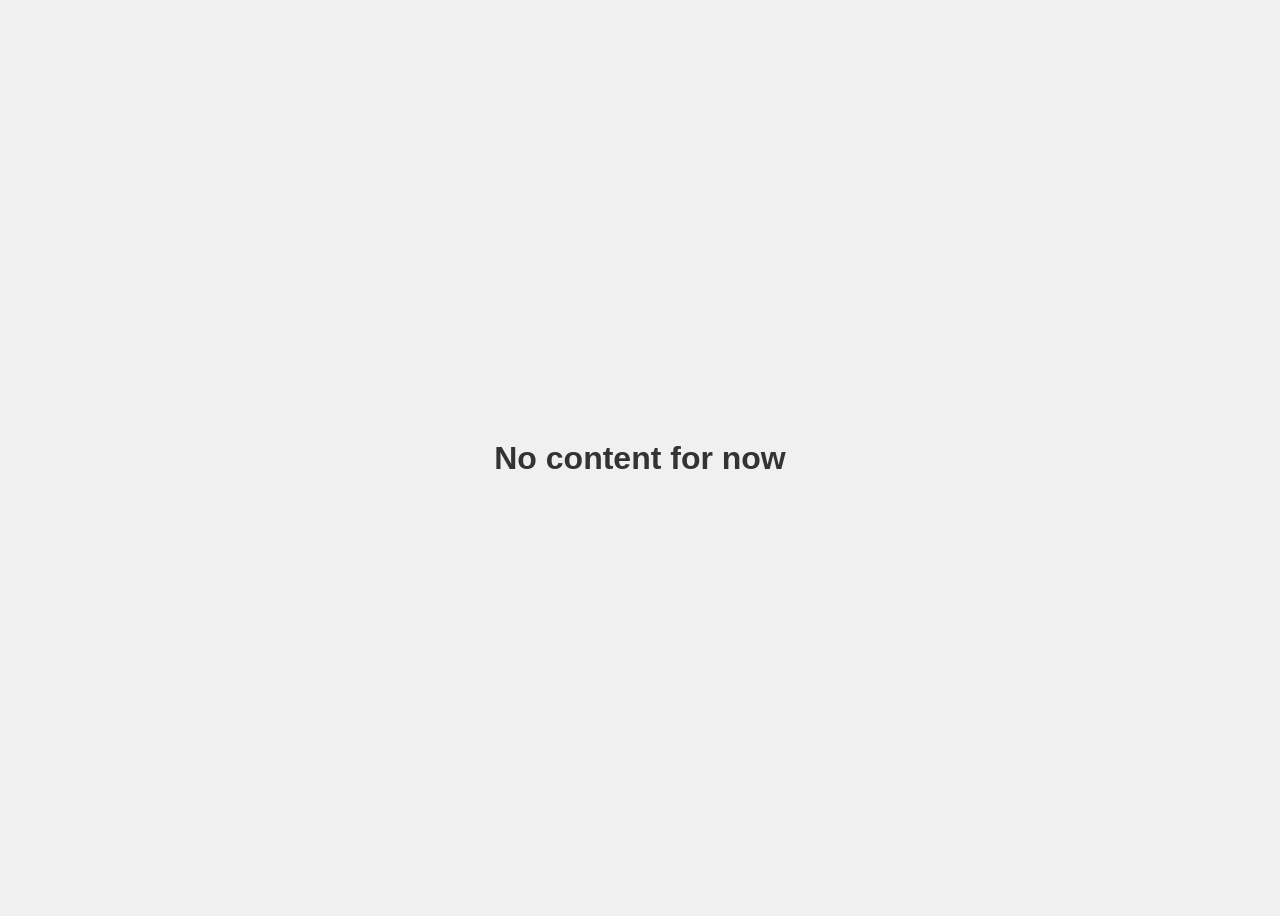
==== app/public/index.html @ 9b54e100 "initial commit and setup" ====
<!DOCTYPE html>
<html lang="en">
<head>
    <meta charset="UTF-8">
    <meta name="viewport" content="width=device-width, initial-scale=1.0">
    <title>No Content</title>
    <style>
        body {
            display: flex;
            justify-content: center;
            align-items: center;
            height: 100vh;
            font-family: Arial, sans-serif;
            background-color: #f0f0f0;
            color: #333;
        }
    </style>
</head>
<body>
    <h1>No content for now</h1>
</body>
</html>
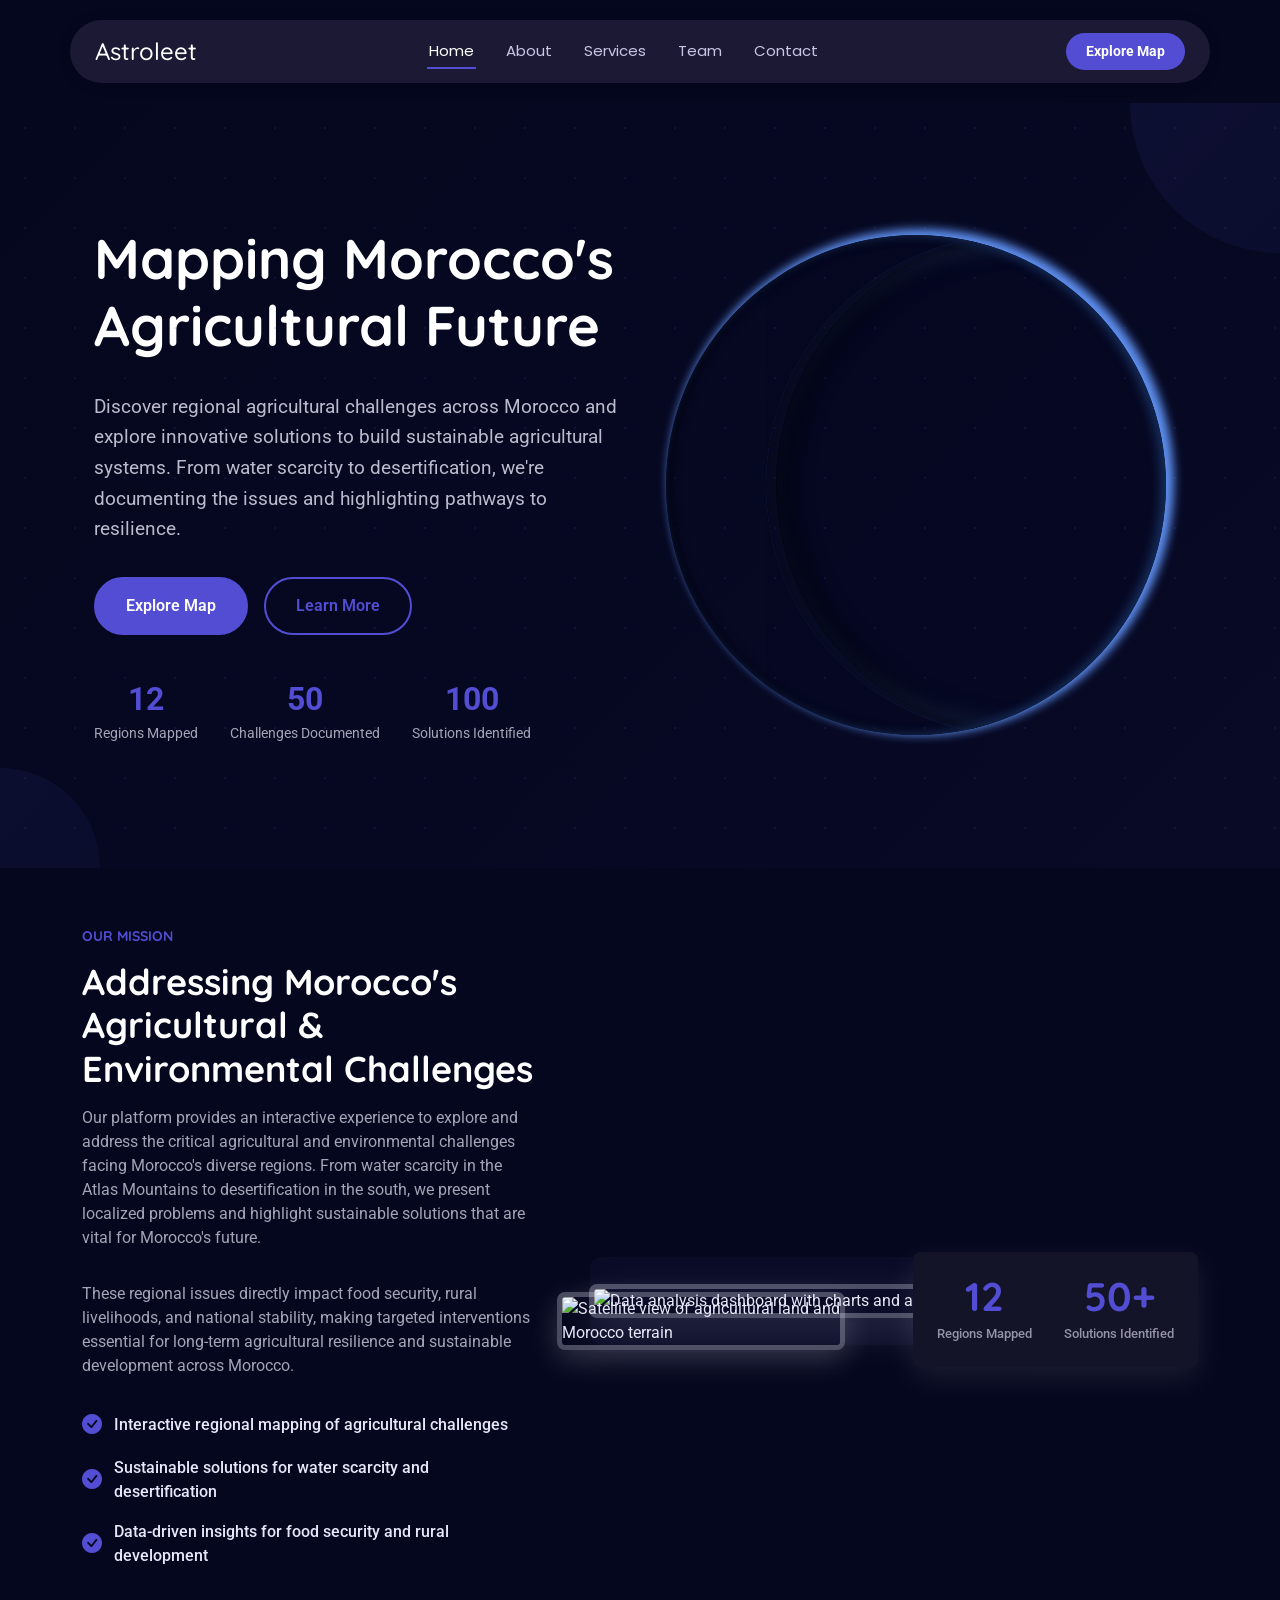
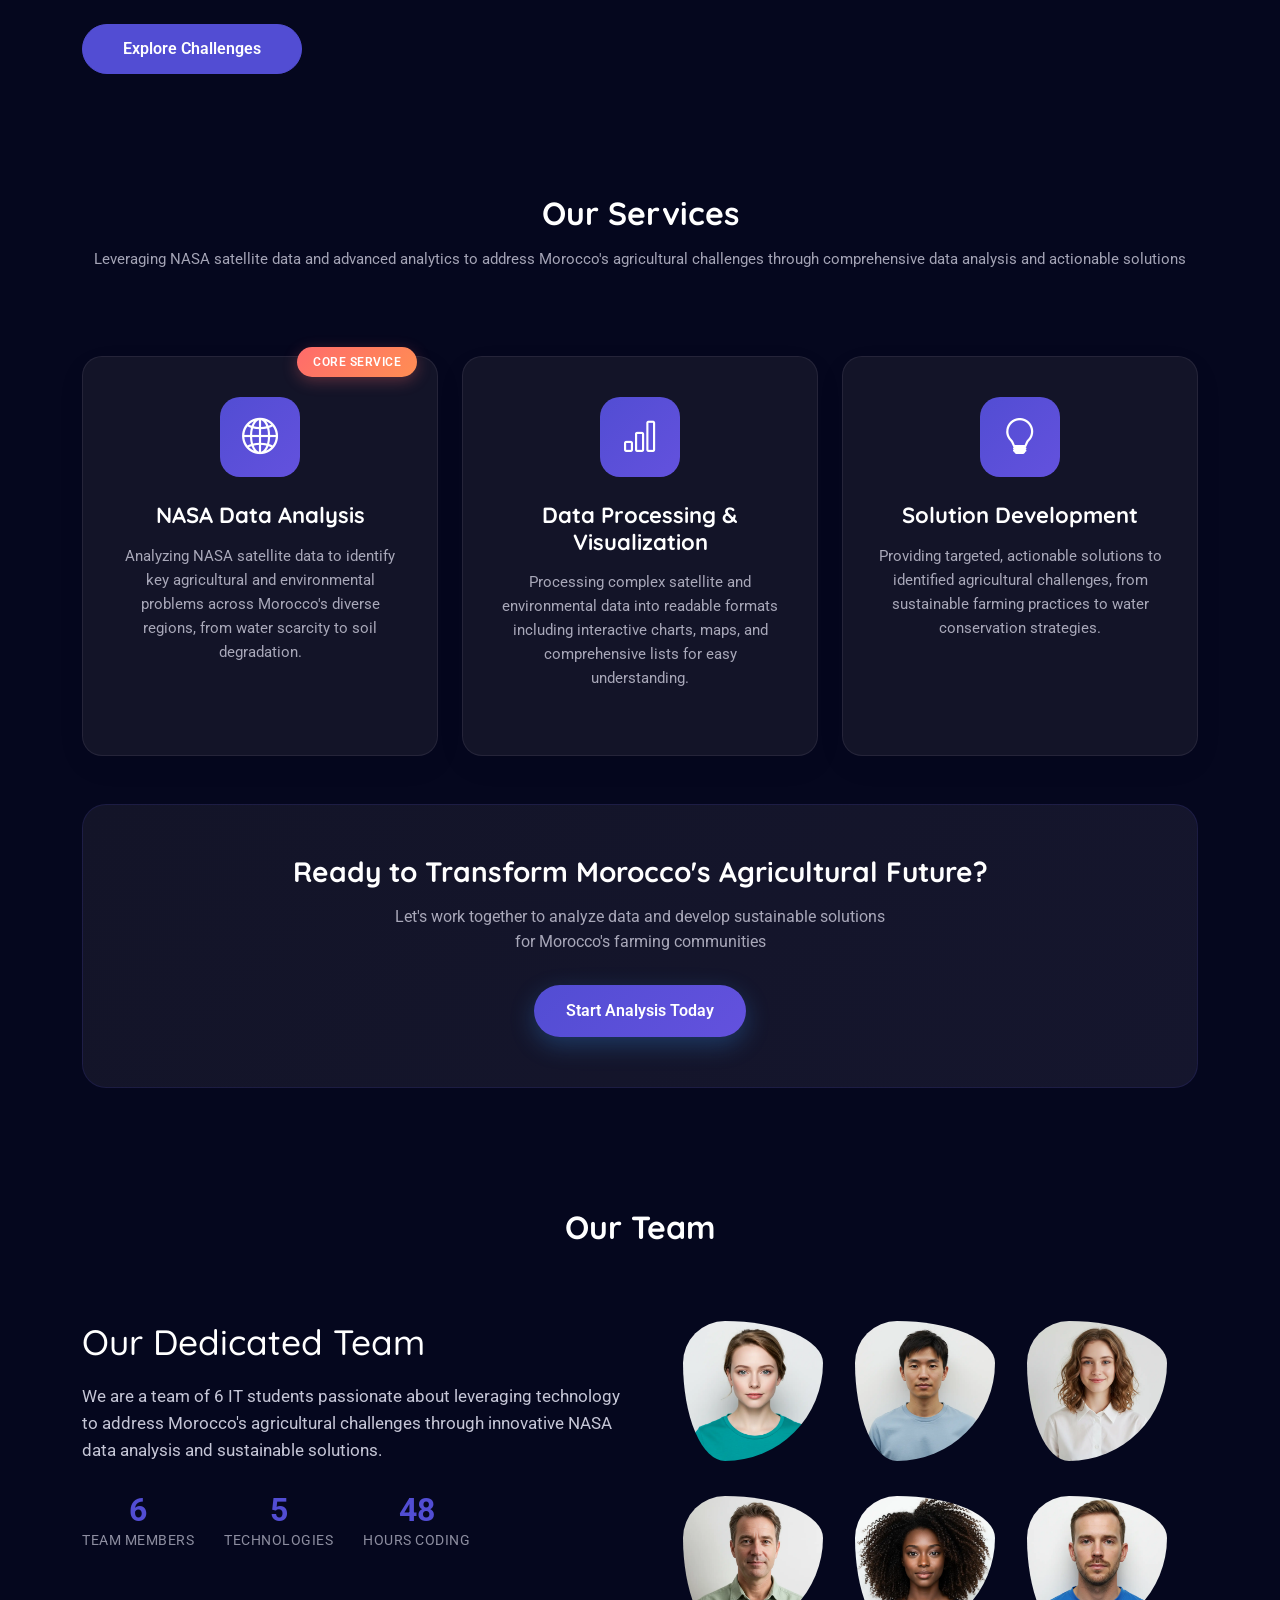
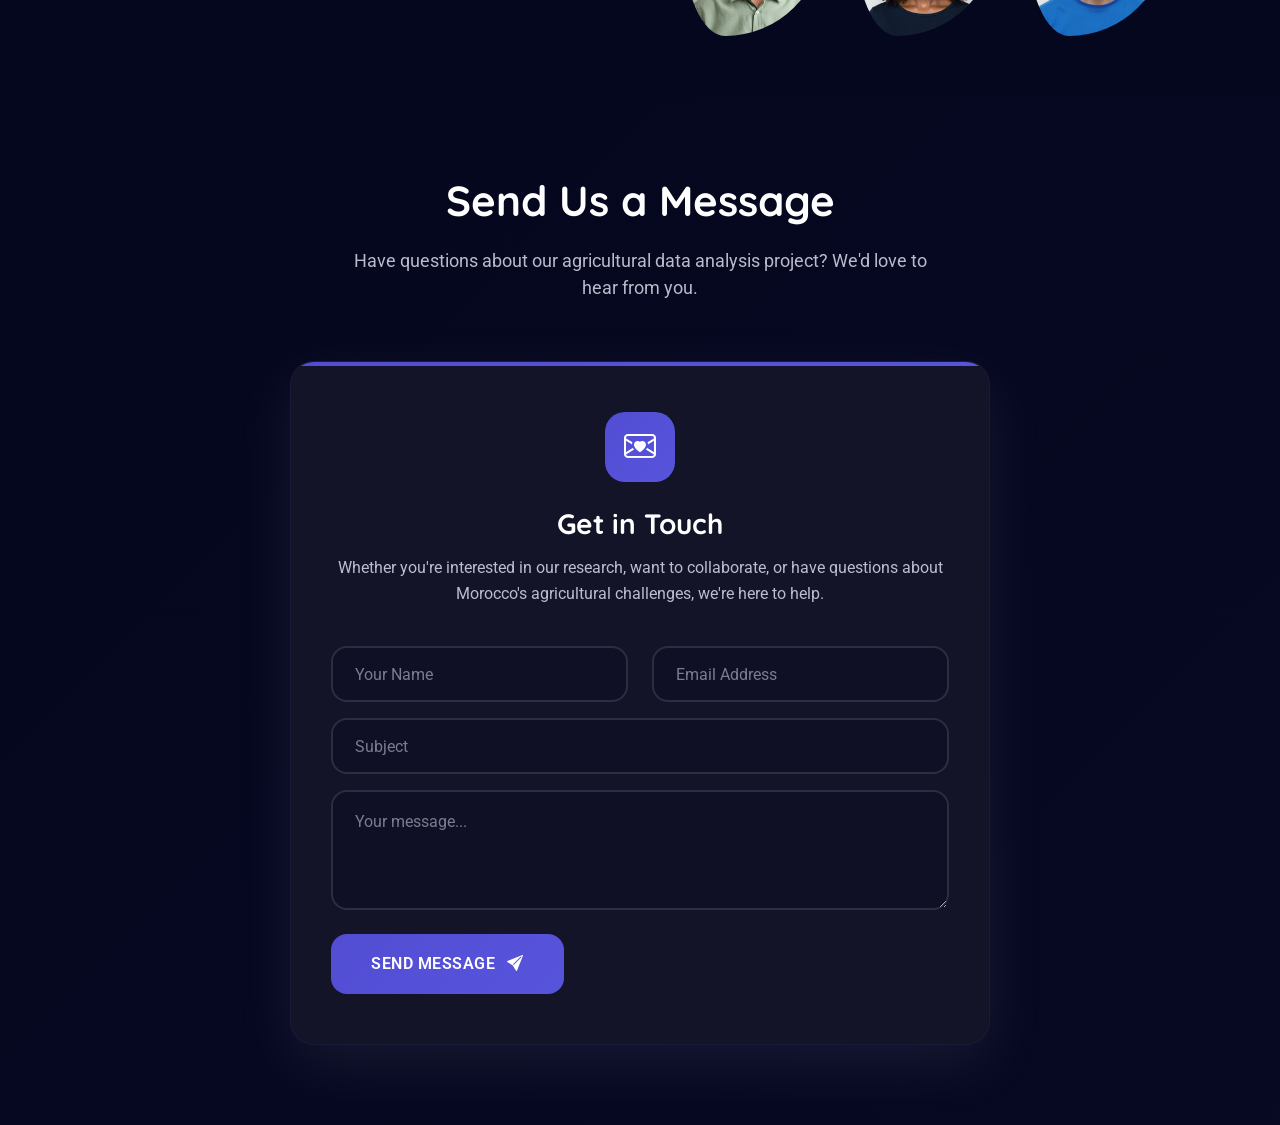
==== commit cae89279: "add the home page" ====
--- a/app/public/index.html
+++ b/app/public/index.html
@@ -1,23 +1,442 @@
 <!DOCTYPE html>
 <html lang="en">
+
 <head>
-    <meta charset="UTF-8">
-    <meta name="viewport" content="width=device-width, initial-scale=1.0">
-    <title>No Content</title>
-    <style>
-        body {
-            display: flex;
-            justify-content: center;
-            align-items: center;
-            height: 100vh;
-            font-family: Arial, sans-serif;
-            background-color: #f0f0f0;
-            color: #333;
-        }
-    </style>
+  <meta charset="utf-8">
+  <meta content="width=device-width, initial-scale=1.0" name="viewport">
+  <title>Index - Clarity Bootstrap Template</title>
+  <meta name="description" content="">
+  <meta name="keywords" content="">
+
+  <!-- Favicons -->
+  <link href="assets/img/titile.png" rel="icon">
+  <link href="assets/img/apple-touch-icon.png" rel="apple-touch-icon">
+
+  <!-- Fonts -->
+  <link href="https://fonts.googleapis.com" rel="preconnect">
+  <link href="https://fonts.gstatic.com" rel="preconnect" crossorigin>
+  <link href="https://fonts.googleapis.com/css2?family=Roboto:ital,wght@0,100;0,300;0,400;0,500;0,700;0,900;1,100;1,300;1,400;1,500;1,700;1,900&family=Poppins:ital,wght@0,100;0,200;0,300;0,400;0,500;0,600;0,700;0,800;0,900;1,100;1,200;1,300;1,400;1,500;1,600;1,700;1,800;1,900&family=Quicksand:wght@300;400;500;600;700&display=swap" rel="stylesheet">
+
+  <!-- Vendor CSS Files -->
+  <link href="assets/vendor/bootstrap/css/bootstrap.min.css" rel="stylesheet">
+  <link href="assets/vendor/bootstrap-icons/bootstrap-icons.css" rel="stylesheet">
+  <link href="assets/vendor/aos/aos.css" rel="stylesheet">
+  <link href="assets/vendor/swiper/swiper-bundle.min.css" rel="stylesheet">
+  <link href="assets/vendor/glightbox/css/glightbox.min.css" rel="stylesheet">
+
+  <!-- Main CSS File -->
+  <link href="views/css/main.css" rel="stylesheet">
+
+  <!-- =======================================================
+  * Template Name: Clarity
+  * Template URL: https://bootstrapmade.com/clarity-bootstrap-agency-template/
+  * Updated: Sep 13 2025 with Bootstrap v5.3.8
+  * Author: BootstrapMade.com
+  * License: https://bootstrapmade.com/license/
+  ======================================================== -->
 </head>
-<body>
-    <h1>No content for now</h1>
+
+<body class="index-page">
+
+  <header id="header" class="header d-flex align-items-center sticky-top">
+    <div class="header-container container-fluid container-xl position-relative d-flex align-items-center justify-content-between">
+
+      <a href="index.html" class="logo d-flex align-items-center me-auto me-xl-0">
+        <!-- Uncomment the line below if you also wish to use an image logo -->
+        <!-- <img src="assets/img/logo.webp" alt=""> -->
+        <h1 class="sitename">Astroleet</h1>
+      </a>
+
+      <nav id="navmenu" class="navmenu">
+        <ul>
+          <li><a href="#hero" class="active">Home</a></li>
+          <li><a href="#about">About</a></li>
+          <li><a href="#services">Services</a></li>
+          <li><a href="#team">Team</a></li>
+          <li><a href="#contact">Contact</a></li>
+        </ul>
+        <i class="mobile-nav-toggle d-xl-none bi bi-list"></i>
+      </nav>
+
+      <a class="btn-getstarted" href="#about">Explore Map</a>
+
+    </div>
+  </header>
+
+  <main class="main">
+
+    <!-- Hero Section -->
+    <section id="hero" class="hero section">
+
+      <div class="container">
+        <div class="row align-items-center">
+          <div class="col-lg-6" data-aos="fade-right" data-aos-delay="100">
+            <div class="hero-content">
+              <h1>Mapping Morocco's Agricultural Future</h1>
+              <p>              <p>Discover regional agricultural challenges across Morocco and explore innovative solutions to build sustainable agricultural systems. From water scarcity to desertification, we're documenting the issues and highlighting pathways to resilience.</p></p>
+              <div class="hero-buttons">
+                <a href="#" class="btn btn-primary">Explore Map</a>
+                <a href="#about" class="btn btn-outline">Learn More</a>
+              </div>
+              <div class="hero-stats">
+                <div class="stat-item">
+                  <span class="stat-number purecounter" data-purecounter-start="0" data-purecounter-end="12" data-purecounter-duration="1"></span>
+                  <span class="stat-label">Regions Mapped</span>
+                </div>
+                <div class="stat-item">
+                  <span class="stat-number purecounter" data-purecounter-start="0" data-purecounter-end="50" data-purecounter-duration="1"></span>
+                  <span class="stat-label">Challenges Documented</span>
+                </div>
+                <div class="stat-item">
+                  <span class="stat-number purecounter" data-purecounter-start="0" data-purecounter-end="100" data-purecounter-duration="1"></span>
+                  <span class="stat-label">Solutions Identified</span>
+                </div>
+              </div>
+            </div>
+          </div>
+          <div class="col-lg-6" data-aos="fade-left" data-aos-delay="200">
+            <div class="hero-visual">
+              <div class="hero-image">
+                <div class='planet-container'>
+                  <div class='night'></div>
+                  <div class='day'></div>
+                  <div class='clouds'></div>
+                  <div class='inner-shadow'></div>
+                </div>
+              </div>
+            </div>
+          </div>
+        </div>
+      </div>
+
+      <div class="hero-bg-elements">
+        <div class="bg-shape shape-1"></div>
+        <div class="bg-shape shape-2"></div>
+        <div class="bg-particles"></div>
+      </div>
+
+    </section><!-- /Hero Section -->
+
+    <!-- About Section -->
+    <section id="about" class="about section">
+
+      <div class="container" data-aos="fade-up" data-aos-delay="100">
+
+        <div class="row gy-5 align-items-center">
+
+          <div class="col-lg-5" data-aos="fade-right" data-aos-delay="200">
+            <div class="content">
+              <h6 class="subtitle">Our Mission</h6>
+              <h2>Addressing Morocco's Agricultural & Environmental Challenges</h2>
+              <p>
+                Our platform provides an interactive experience to explore and address the critical agricultural and environmental challenges facing Morocco's diverse regions. From water scarcity in the Atlas Mountains to desertification in the south, we present localized problems and highlight sustainable solutions that are vital for Morocco's future.
+              </p>
+
+              <p>
+                These regional issues directly impact food security, rural livelihoods, and national stability, making targeted interventions essential for long-term agricultural resilience and sustainable development across Morocco.
+              </p>
+
+              <ul class="features-list">
+                <li><i class="bi bi-check-circle-fill"></i><span>Interactive regional mapping of agricultural challenges</span></li>
+                <li><i class="bi bi-check-circle-fill"></i><span>Sustainable solutions for water scarcity and desertification</span></li>
+                <li><i class="bi bi-check-circle-fill"></i><span>Data-driven insights for food security and rural development</span></li>
+              </ul>
+
+              <a href="#" class="btn btn-primary">Explore Challenges</a>
+            </div>
+          </div>
+
+          <div class="col-lg-7" data-aos="fade-left" data-aos-delay="300">
+            <div class="image-composition">
+              <div class="image-main">
+                <img src="https://images.unsplash.com/photo-1551288049-bebda4e38f71?ixlib=rb-4.0.3&auto=format&fit=crop&w=800&q=80" alt="Data analysis dashboard with charts and agricultural metrics" class="img-fluid" loading="lazy">
+              </div>
+              <div class="image-secondary">
+                <img src="https://images.unsplash.com/photo-1594736797933-d0b22d3bb3de?ixlib=rb-4.0.3&auto=format&fit=crop&w=400&q=80" alt="Satellite view of agricultural land and Morocco terrain" class="img-fluid" loading="lazy">
+              </div>
+              <div class="stats-card">
+                <div class="stats-item">
+                  <h3>12</h3>
+                  <p>Regions Mapped</p>
+                </div>
+                <div class="stats-item">
+                  <h3>50+</h3>
+                  <p>Solutions Identified</p>
+                </div>
+              </div>
+            </div>
+          </div>
+
+        </div>
+
+      </div>
+
+    </section><!-- /About Section -->
+
+    <!-- Services Section -->
+    <section id="services" class="services section">
+
+      <!-- Section Title -->
+      <div class="container section-title" data-aos="fade-up">
+        <h2>Our Services</h2>
+        <p>Leveraging NASA satellite data and advanced analytics to address Morocco's agricultural challenges through comprehensive data analysis and actionable solutions</p>
+      </div><!-- End Section Title -->
+
+      <div class="container" data-aos="fade-up" data-aos-delay="100">
+
+        <div class="row gy-4">
+          <div class="col-lg-4 col-md-6" data-aos="fade-up" data-aos-delay="200">
+            <div class="service-card">
+              <div class="service-icon">
+                <i class="bi bi-globe2"></i>
+              </div>
+              <h4>NASA Data Analysis</h4>
+              <p>Analyzing NASA satellite data to identify key agricultural and environmental problems across Morocco's diverse regions, from water scarcity to soil degradation.</p>
+              <div class="service-badge">Core Service</div>
+            </div>
+          </div>
+
+          <div class="col-lg-4 col-md-6" data-aos="fade-up" data-aos-delay="300">
+            <div class="service-card">
+              <div class="service-icon">
+                <i class="bi bi-bar-chart"></i>
+              </div>
+              <h4>Data Processing & Visualization</h4>
+              <p>Processing complex satellite and environmental data into readable formats including interactive charts, maps, and comprehensive lists for easy understanding.</p>
+            </div>
+          </div>
+
+          <div class="col-lg-4 col-md-6" data-aos="fade-up" data-aos-delay="400">
+            <div class="service-card">
+              <div class="service-icon">
+                <i class="bi bi-lightbulb"></i>
+              </div>
+              <h4>Solution Development</h4>
+              <p>Providing targeted, actionable solutions to identified agricultural challenges, from sustainable farming practices to water conservation strategies.</p>
+            </div>
+          </div>
+
+
+
+        </div>
+
+        <div class="row mt-5">
+          <div class="col-12 text-center" data-aos="fade-up" data-aos-delay="400">
+            <div class="services-cta">
+              <h3>Ready to Transform Morocco's Agricultural Future?</h3>
+              <p>Let's work together to analyze data and develop sustainable solutions for Morocco's farming communities</p>
+              <span class="btn btn-primary">Start Analysis Today</span>
+            </div>
+          </div>
+        </div>
+
+      </div>
+
+    </section><!-- /Services Section -->
+    <!-- Team Section -->
+    <section id="team" class="team section">
+
+      <!-- Section Title -->
+      <div class="container section-title" data-aos="fade-up">
+        <h2>Our Team</h2>
+      </div><!-- End Section Title -->
+
+      <div class="container" data-aos="fade-up" data-aos-delay="100">
+
+        <div class="row g-4">
+
+          <div class="col-lg-6">
+            <div class="team-intro" data-aos="fade-right" data-aos-delay="150">
+              <div class="intro-content">
+                <h3>Our Dedicated Team</h3>
+                <p>We are a team of 6 IT students passionate about leveraging technology to address Morocco's agricultural challenges through innovative NASA data analysis and sustainable solutions.</p>
+                <div class="stats-row">
+                  <div class="stat-item">
+                    <span class="stat-number">6</span>
+                    <span class="stat-label">Team Members</span>
+                  </div>
+                  <div class="stat-item">
+                    <span class="stat-number">5</span>
+                    <span class="stat-label">Technologies</span>
+                  </div>
+                  <div class="stat-item">
+                    <span class="stat-number">48</span>
+                    <span class="stat-label">Hours Coding</span>
+                  </div>
+                </div>
+              </div>
+            </div>
+          </div>
+
+          <div class="col-lg-6">
+            <div class="team-grid" data-aos="fade-left" data-aos-delay="200">
+              <div class="member-hexagon" data-aos="zoom-in" data-aos-delay="250">
+                <div class="hexagon-inner">
+                  <img src="assets/img/person/person-f-3.webp" alt="Team member">
+                  <div class="member-overlay">
+                    <h5>Team Member 1</h5>
+                    <span>Position Title</span>
+                    <div class="social-icons">
+                      <a href="#"><i class="bi bi-linkedin"></i></a>
+                      <a href="#"><i class="bi bi-github"></i></a>
+                    </div>
+                  </div>
+                </div>
+              </div>
+
+              <div class="member-hexagon" data-aos="zoom-in" data-aos-delay="300">
+                <div class="hexagon-inner">
+                  <img src="assets/img/person/person-m-4.webp" alt="Team member">
+                  <div class="member-overlay">
+                    <h5>Team Member 2</h5>
+                    <span>Position Title</span>
+                    <div class="social-icons">
+                      <a href="#"><i class="bi bi-linkedin"></i></a>
+                      <a href="#"><i class="bi bi-github"></i></a>
+                    </div>
+                  </div>
+                </div>
+              </div>
+
+              <div class="member-hexagon" data-aos="zoom-in" data-aos-delay="350">
+                <div class="hexagon-inner">
+                  <img src="assets/img/person/person-f-8.webp" alt="Team member">
+                  <div class="member-overlay">
+                    <h5>Team Member 3</h5>
+                    <span>Position Title</span>
+                    <div class="social-icons">
+                      <a href="#"><i class="bi bi-linkedin"></i></a>
+                      <a href="#"><i class="bi bi-github"></i></a>
+                    </div>
+                  </div>
+                </div>
+              </div>
+
+              <div class="member-hexagon" data-aos="zoom-in" data-aos-delay="400">
+                <div class="hexagon-inner">
+                  <img src="assets/img/person/person-m-6.webp" alt="Team member">
+                  <div class="member-overlay">
+                    <h5>Team Member 4</h5>
+                    <span>Position Title</span>
+                    <div class="social-icons">
+                      <a href="#"><i class="bi bi-linkedin"></i></a>
+                      <a href="#"><i class="bi bi-github"></i></a>
+                    </div>
+                  </div>
+                </div>
+              </div>
+
+              <div class="member-hexagon" data-aos="zoom-in" data-aos-delay="450">
+                <div class="hexagon-inner">
+                  <img src="assets/img/person/person-f-14.webp" alt="Team member">
+                  <div class="member-overlay">
+                    <h5>Team Member 5</h5>
+                    <span>Position Title</span>
+                    <div class="social-icons">
+                      <a href="#"><i class="bi bi-linkedin"></i></a>
+                      <a href="#"><i class="bi bi-github"></i></a>
+                    </div>
+                  </div>
+                </div>
+              </div>
+
+              <div class="member-hexagon" data-aos="zoom-in" data-aos-delay="500">
+                <div class="hexagon-inner">
+                  <img src="assets/img/person/person-m-9.webp" alt="Team member">
+                  <div class="member-overlay">
+                    <h5>Team Member 6</h5>
+                    <span>Position Title</span>
+                    <div class="social-icons">
+                      <a href="#"><i class="bi bi-linkedin"></i></a>
+                      <a href="#"><i class="bi bi-github"></i></a>
+                    </div>
+                  </div>
+                </div>
+              </div>
+            </div>
+          </div>
+
+        </div>
+
+      </div>
+
+    </section><!-- /Team Section -->
+
+    <!-- Contact Section -->
+    <section id="contact" class="contact section">
+      <!-- Section Title -->
+      <div class="container section-title" data-aos="fade-up">
+        <h2>Send Us a Message</h2>
+        <p>Have questions about our agricultural data analysis project? We'd love to hear from you.</p>
+      </div><!-- End Section Title -->
+
+      <div class="container" data-aos="fade-up" data-aos-delay="100">
+        <div class="row justify-content-center">
+          <div class="col-lg-8 col-md-10">
+            <div class="contact-form-card">
+              <div class="form-header">
+                <div class="header-icon">
+                  <i class="bi bi-envelope-heart"></i>
+                </div>
+                <h3>Get in Touch</h3>
+                <p>Whether you're interested in our research, want to collaborate, or have questions about Morocco's agricultural challenges, we're here to help.</p>
+              </div>
+
+              <form action="forms/contact.php" method="post" class="php-email-form">
+                <div class="row">
+                  <div class="col-md-6 mb-3">
+                    <input type="text" name="name" class="form-control" placeholder="Your Name" required="">
+                  </div>
+                  <div class="col-md-6 mb-3">
+                    <input type="email" class="form-control" name="email" placeholder="Email Address" required="">
+                  </div>
+                </div>
+
+                <div class="mb-3">
+                  <input type="text" class="form-control" name="subject" placeholder="Subject" required="">
+                </div>
+
+                <div class="mb-4">
+                  <textarea class="form-control" name="message" rows="5" placeholder="Your message..." required=""></textarea>
+                </div>
+
+                <div class="my-3">
+                  <div class="loading">Loading</div>
+                  <div class="error-message"></div>
+                  <div class="sent-message">Your message has been sent. Thank you!</div>
+                </div>
+
+                <div class="text-center">
+                  <button type="submit" class="submit-btn">
+                    <span>Send Message</span>
+                    <i class="bi bi-send-fill"></i>
+                  </button>
+                </div>
+              </form>
+            </div>
+          </div>
+        </div>
+      </div>
+    </section><!-- /Contact Section -->
+
+  </main>
+
+  <!-- Scroll Top -->
+  <a href="#" id="scroll-top" class="scroll-top d-flex align-items-center justify-content-center"><i class="bi bi-arrow-up-short"></i></a>
+
+  <!-- Vendor JS Files -->
+  <script src="assets/vendor/bootstrap/js/bootstrap.bundle.min.js"></script>
+  <script src="assets/vendor/php-email-form/validate.js"></script>
+  <script src="assets/vendor/aos/aos.js"></script>
+  <script src="assets/vendor/purecounter/purecounter_vanilla.js"></script>
+  <script src="assets/vendor/imagesloaded/imagesloaded.pkgd.min.js"></script>
+  <script src="assets/vendor/isotope-layout/isotope.pkgd.min.js"></script>
+  <script src="assets/vendor/swiper/swiper-bundle.min.js"></script>
+  <script src="assets/vendor/glightbox/js/glightbox.min.js"></script>
+
+  <!-- Main JS File -->
+  <script src="views/js/main.js"></script>
+
 </body>
-</html>
-
+
+</html>
--- a/app/public/views/css/main.css
+++ b/app/public/views/css/main.css
@@ -0,0 +1,4245 @@
+/**
+* Template Name: Clarity
+* Template URL: https://bootstrapmade.com/clarity-bootstrap-agency-template/
+* Updated: Sep 13 2025 with Bootstrap v5.3.8
+* Author: BootstrapMade.com
+* License: https://bootstrapmade.com/license/
+*/
+
+@charset "UTF-8";
+
+/*--------------------------------------------------------------
+# Font & Color Variables
+# Help: https://bootstrapmade.com/color-system/
+--------------------------------------------------------------*/
+/* Fonts */
+:root {
+  --default-font: "Roboto",  system-ui, -apple-system, "Segoe UI", Roboto, "Helvetica Neue", Arial, "Noto Sans", "Liberation Sans", sans-serif, "Apple Color Emoji", "Segoe UI Emoji", "Segoe UI Symbol", "Noto Color Emoji";
+  --heading-font: "Quicksand",  sans-serif;
+  --nav-font: "Poppins",  sans-serif;
+}
+
+/* Global Colors - The following color variables are used throughout the website. Updating them here will change the color scheme of the entire website */
+:root { 
+  --background-color: #05071e; /* Background color for the entire website, including individual sections */
+  --default-color: #e8e7f7; /* Default color used for the majority of the text content across the entire website */
+  --heading-color: #ffffff; /* Color for headings, subheadings and title throughout the website */
+  --accent-color: #524dd3; /* Accent color that represents your brand on the website. It's used for buttons, links, and other elements that need to stand out */
+  --surface-color: #131428; /* The surface color is used as a background of boxed elements within sections, such as cards, icon boxes, or other elements that require a visual separation from the global background. */
+  --contrast-color: #ffffff; /* Contrast color for text, ensuring readability against backgrounds of accent, heading, or default colors. */
+}
+
+/* Nav Menu Colors - The following color variables are used specifically for the navigation menu. They are separate from the global colors to allow for more customization options */
+:root {
+  --nav-color: #c8c6e3;  /* The default color of the main navmenu links */
+  --nav-hover-color: #ffffff; /* Applied to main navmenu links when they are hovered over or active */
+  --nav-mobile-background-color: #03051f; /* Used as the background color for mobile navigation menu */
+  --nav-dropdown-background-color: #1f2240; /* Used as the background color for dropdown items that appear when hovering over primary navigation items */
+  --nav-dropdown-color: #c8c6e3; /* Used for navigation links of the dropdown items in the navigation menu. */
+  --nav-dropdown-hover-color: #ffffff; /* Similar to --nav-hover-color, this color is applied to dropdown navigation links when they are hovered over. */
+}
+
+/* Color Presets - These classes override global colors when applied to any section or element, providing reuse of the sam color scheme. */
+
+.light-background {
+  --background-color: #0c114a;
+  --surface-color: #131b76;
+}
+
+.dark-background {
+  --background-color: #01020e;
+  --default-color: #ffffff;
+  --heading-color: #ffffff;
+  --surface-color: #252525;
+  --contrast-color: #ffffff;
+}
+
+/* Smooth scroll */
+:root {
+  scroll-behavior: smooth;
+}
+
+/*--------------------------------------------------------------
+# General Styling & Shared Classes
+--------------------------------------------------------------*/
+body {
+  color: var(--default-color);
+  background-color: var(--background-color);
+  font-family: var(--default-font);
+}
+
+a {
+  color: var(--accent-color);
+  text-decoration: none;
+  transition: 0.3s;
+}
+
+a:hover {
+  color: color-mix(in srgb, var(--accent-color), transparent 25%);
+  text-decoration: none;
+}
+
+h1,
+h2,
+h3,
+h4,
+h5,
+h6 {
+  color: var(--heading-color);
+  font-family: var(--heading-font);
+}
+
+/* PHP Email Form Messages
+------------------------------*/
+.php-email-form .error-message {
+  display: none;
+  background: #df1529;
+  color: #ffffff;
+  text-align: left;
+  padding: 15px;
+  margin-bottom: 24px;
+  font-weight: 600;
+}
+
+.php-email-form .sent-message {
+  display: none;
+  color: #ffffff;
+  background: #059652;
+  text-align: center;
+  padding: 15px;
+  margin-bottom: 24px;
+  font-weight: 600;
+}
+
+.php-email-form .loading {
+  display: none;
+  background: var(--surface-color);
+  text-align: center;
+  padding: 15px;
+  margin-bottom: 24px;
+}
+
+.php-email-form .loading:before {
+  content: "";
+  display: inline-block;
+  border-radius: 50%;
+  width: 24px;
+  height: 24px;
+  margin: 0 10px -6px 0;
+  border: 3px solid var(--accent-color);
+  border-top-color: var(--surface-color);
+  animation: php-email-form-loading 1s linear infinite;
+}
+
+@keyframes php-email-form-loading {
+  0% {
+    transform: rotate(0deg);
+  }
+
+  100% {
+    transform: rotate(360deg);
+  }
+}
+
+/*--------------------------------------------------------------
+# Global Header
+--------------------------------------------------------------*/
+.header {
+  --background-color: rgba(255, 255, 255, 0);
+  --surface-color: #1b1933;
+  color: var(--default-color);
+  background-color: var(--background-color);
+  padding: 20px 0;
+  transition: all 0.5s;
+  z-index: 997;
+}
+
+.header .header-container {
+  background: var(--surface-color);
+  border-radius: 50px;
+  padding: 5px 25px;
+  box-shadow: 0px 2px 15px rgba(0, 0, 0, 0.1);
+}
+
+.header .logo {
+  line-height: 1;
+}
+
+.header .logo img {
+  max-height: 36px;
+  margin-right: 8px;
+}
+
+.header .logo h1 {
+  font-size: 24px;
+  margin: 0;
+  font-weight: 500;
+  color: var(--heading-color);
+}
+
+.header .btn-getstarted,
+.header .btn-getstarted:focus {
+  color: var(--contrast-color);
+  background: var(--accent-color);
+  font-size: 14px;
+  padding: 8px 20px;
+  margin: 0 0 0 30px;
+  border-radius: 50px;
+  transition: 0.3s;
+}
+
+.header .btn-getstarted:hover,
+.header .btn-getstarted:focus:hover {
+  color: var(--contrast-color);
+  background: color-mix(in srgb, var(--accent-color), transparent 15%);
+}
+
+.btn-getstarted {
+  font-weight: bold;
+}
+
+@media (max-width: 1200px) {
+  .header {
+    padding-top: 10px;
+  }
+
+  .header .header-container {
+    margin-left: 10px;
+    margin-right: 10px;
+    padding: 10px 5px 10px 15px;
+  }
+
+  .header .logo {
+    order: 1;
+  }
+
+  .header .btn-getstarted {
+    order: 2;
+    margin: 0 10px 0 0;
+    padding: 6px 15px;
+  }
+
+  .header .navmenu {
+    order: 3;
+  }
+}
+
+/*--------------------------------------------------------------
+# Navigation Menu
+--------------------------------------------------------------*/
+/* Desktop Navigation */
+@media (min-width: 1200px) {
+  .navmenu {
+    padding: 0;
+  }
+
+  .navmenu ul {
+    margin: 0;
+    padding: 0;
+    display: flex;
+    list-style: none;
+    align-items: center;
+  }
+
+  .navmenu li {
+    position: relative;
+  }
+
+  .navmenu>ul>li {
+    white-space: nowrap;
+    padding: 15px 14px;
+  }
+
+  .navmenu>ul>li:last-child {
+    padding-right: 0;
+  }
+
+  .navmenu a,
+  .navmenu a:focus {
+    color: var(--nav-color);
+    font-size: 15px;
+    padding: 0 2px;
+    font-family: var(--nav-font);
+    font-weight: 400;
+    display: flex;
+    align-items: center;
+    justify-content: space-between;
+    white-space: nowrap;
+    transition: 0.3s;
+    position: relative;
+  }
+
+  .navmenu a i,
+  .navmenu a:focus i {
+    font-size: 12px;
+    line-height: 0;
+    margin-left: 5px;
+    transition: 0.3s;
+  }
+
+  .navmenu>ul>li>a:before {
+    content: "";
+    position: absolute;
+    width: 100%;
+    height: 2px;
+    bottom: -6px;
+    left: 0;
+    background-color: var(--accent-color);
+    visibility: hidden;
+    width: 0px;
+    transition: all 0.3s ease-in-out 0s;
+  }
+
+  .navmenu a:hover:before,
+  .navmenu li:hover>a:before,
+  .navmenu .active:before {
+    visibility: visible;
+    width: 100%;
+  }
+
+  .navmenu li:hover>a,
+  .navmenu .active,
+  .navmenu .active:focus {
+    color: var(--nav-hover-color);
+  }
+
+  .navmenu .dropdown ul {
+    margin: 0;
+    padding: 10px 0;
+    background: var(--nav-dropdown-background-color);
+    display: block;
+    position: absolute;
+    visibility: hidden;
+    left: 14px;
+    top: 130%;
+    opacity: 0;
+    transition: 0.3s;
+    border-radius: 4px;
+    z-index: 99;
+    box-shadow: 0px 0px 30px rgba(0, 0, 0, 0.1);
+  }
+
+  .navmenu .dropdown ul li {
+    min-width: 200px;
+  }
+
+  .navmenu .dropdown ul a {
+    padding: 10px 20px;
+    font-size: 15px;
+    text-transform: none;
+    color: var(--nav-dropdown-color);
+  }
+
+  .navmenu .dropdown ul a i {
+    font-size: 12px;
+  }
+
+  .navmenu .dropdown ul a:hover,
+  .navmenu .dropdown ul .active:hover,
+  .navmenu .dropdown ul li:hover>a {
+    color: var(--nav-dropdown-hover-color);
+  }
+
+  .navmenu .dropdown:hover>ul {
+    opacity: 1;
+    top: 100%;
+    visibility: visible;
+  }
+
+  .navmenu .dropdown .dropdown ul {
+    top: 0;
+    left: -90%;
+    visibility: hidden;
+  }
+
+  .navmenu .dropdown .dropdown:hover>ul {
+    opacity: 1;
+    top: 0;
+    left: -100%;
+    visibility: visible;
+  }
+}
+
+/* Mobile Navigation */
+@media (max-width: 1199px) {
+  .mobile-nav-toggle {
+    color: var(--nav-color);
+    font-size: 28px;
+    line-height: 0;
+    margin-right: 10px;
+    cursor: pointer;
+    transition: color 0.3s;
+  }
+
+  .navmenu {
+    padding: 0;
+    z-index: 9997;
+  }
+
+  .navmenu ul {
+    display: none;
+    list-style: none;
+    position: absolute;
+    inset: 60px 20px 20px 20px;
+    padding: 10px 0;
+    margin: 0;
+    border-radius: 6px;
+    background-color: var(--nav-mobile-background-color);
+    border: 1px solid color-mix(in srgb, var(--default-color), transparent 90%);
+    box-shadow: none;
+    overflow-y: auto;
+    transition: 0.3s;
+    z-index: 9998;
+  }
+
+  .navmenu a,
+  .navmenu a:focus {
+    color: var(--nav-dropdown-color);
+    padding: 10px 20px;
+    font-family: var(--nav-font);
+    font-size: 17px;
+    font-weight: 500;
+    display: flex;
+    align-items: center;
+    justify-content: space-between;
+    white-space: nowrap;
+    transition: 0.3s;
+  }
+
+  .navmenu a i,
+  .navmenu a:focus i {
+    font-size: 12px;
+    line-height: 0;
+    margin-left: 5px;
+    width: 30px;
+    height: 30px;
+    display: flex;
+    align-items: center;
+    justify-content: center;
+    border-radius: 50%;
+    transition: 0.3s;
+    background-color: color-mix(in srgb, var(--accent-color), transparent 90%);
+  }
+
+  .navmenu a i:hover,
+  .navmenu a:focus i:hover {
+    background-color: var(--accent-color);
+    color: var(--contrast-color);
+  }
+
+  .navmenu a:hover,
+  .navmenu .active,
+  .navmenu .active:focus {
+    color: var(--nav-dropdown-hover-color);
+  }
+
+  .navmenu .active i,
+  .navmenu .active:focus i {
+    background-color: var(--accent-color);
+    color: var(--contrast-color);
+    transform: rotate(180deg);
+  }
+
+  .navmenu .dropdown ul {
+    position: static;
+    display: none;
+    z-index: 99;
+    padding: 10px 0;
+    margin: 10px 20px;
+    background-color: var(--nav-dropdown-background-color);
+    transition: all 0.5s ease-in-out;
+  }
+
+  .navmenu .dropdown ul ul {
+    background-color: rgba(33, 37, 41, 0.1);
+  }
+
+  .navmenu .dropdown>.dropdown-active {
+    display: block;
+    background-color: rgba(33, 37, 41, 0.03);
+  }
+
+  .mobile-nav-active {
+    overflow: hidden;
+  }
+
+  .mobile-nav-active .mobile-nav-toggle {
+    color: #fff;
+    position: absolute;
+    font-size: 32px;
+    top: 15px;
+    right: 15px;
+    margin-right: 0;
+    z-index: 9999;
+  }
+
+  .mobile-nav-active .navmenu {
+    position: fixed;
+    overflow: hidden;
+    inset: 0;
+    background: rgba(33, 37, 41, 0.8);
+    transition: 0.3s;
+  }
+
+  .mobile-nav-active .navmenu>ul {
+    display: block;
+  }
+}
+
+/*--------------------------------------------------------------
+# Global Footer
+--------------------------------------------------------------*/
+.footer {
+  color: var(--default-color);
+  background-color: var(--background-color);
+  font-size: 14px;
+  position: relative;
+  border-top: 1px solid color-mix(in srgb, var(--default-color), transparent 90%);
+}
+
+.footer .footer-top {
+  padding-top: 50px;
+}
+
+.footer .footer-about .logo {
+  line-height: 1;
+  margin-bottom: 25px;
+}
+
+.footer .footer-about .logo img {
+  max-height: 40px;
+  margin-right: 6px;
+}
+
+.footer .footer-about .logo span {
+  color: var(--heading-color);
+  font-family: var(--heading-font);
+  font-size: 26px;
+  font-weight: 700;
+  letter-spacing: 1px;
+}
+
+.footer .footer-about p {
+  font-size: 14px;
+  font-family: var(--heading-font);
+}
+
+.footer .social-links a {
+  display: flex;
+  align-items: center;
+  justify-content: center;
+  width: 40px;
+  height: 40px;
+  border-radius: 50%;
+  border: 1px solid color-mix(in srgb, var(--default-color), transparent 50%);
+  font-size: 16px;
+  color: color-mix(in srgb, var(--default-color), transparent 20%);
+  margin-right: 10px;
+  transition: 0.3s;
+}
+
+.footer .social-links a:hover {
+  color: var(--accent-color);
+  border-color: var(--accent-color);
+}
+
+.footer h4 {
+  font-size: 16px;
+  font-weight: bold;
+  position: relative;
+  padding-bottom: 12px;
+}
+
+.footer .footer-links {
+  margin-bottom: 30px;
+}
+
+.footer .footer-links ul {
+  list-style: none;
+  padding: 0;
+  margin: 0;
+}
+
+.footer .footer-links ul i {
+  padding-right: 2px;
+  font-size: 12px;
+  line-height: 0;
+}
+
+.footer .footer-links ul li {
+  padding: 10px 0;
+  display: flex;
+  align-items: center;
+}
+
+.footer .footer-links ul li:first-child {
+  padding-top: 0;
+}
+
+.footer .footer-links ul a {
+  color: color-mix(in srgb, var(--default-color), transparent 30%);
+  display: inline-block;
+  line-height: 1;
+}
+
+.footer .footer-links ul a:hover {
+  color: var(--accent-color);
+}
+
+.footer .footer-contact p {
+  margin-bottom: 5px;
+}
+
+.footer .copyright {
+  padding: 25px 0;
+  border-top: 1px solid color-mix(in srgb, var(--default-color), transparent 90%);
+}
+
+.footer .copyright p {
+  margin-bottom: 0;
+}
+
+.footer .credits {
+  margin-top: 8px;
+  font-size: 13px;
+}
+
+/*--------------------------------------------------------------
+# Scroll Top Button
+--------------------------------------------------------------*/
+.scroll-top {
+  position: fixed;
+  visibility: hidden;
+  opacity: 0;
+  right: 15px;
+  bottom: -15px;
+  z-index: 99999;
+  background-color: var(--accent-color);
+  width: 44px;
+  height: 44px;
+  border-radius: 50px;
+  transition: all 0.4s;
+}
+
+.scroll-top i {
+  font-size: 24px;
+  color: var(--contrast-color);
+  line-height: 0;
+}
+
+.scroll-top:hover {
+  background-color: color-mix(in srgb, var(--accent-color), transparent 20%);
+  color: var(--contrast-color);
+}
+
+.scroll-top.active {
+  visibility: visible;
+  opacity: 1;
+  bottom: 15px;
+}
+
+/*--------------------------------------------------------------
+# Disable aos animation delay on mobile devices
+--------------------------------------------------------------*/
+@media screen and (max-width: 768px) {
+  [data-aos-delay] {
+    transition-delay: 0 !important;
+  }
+}
+
+/*--------------------------------------------------------------
+# Global Page Titles & Breadcrumbs
+--------------------------------------------------------------*/
+.page-title {
+  text-align: center;
+  padding: 20px 0;
+}
+
+.page-title .breadcrumbs {
+  margin-bottom: 1.5rem;
+}
+
+.page-title .breadcrumbs .breadcrumb {
+  justify-content: center;
+  margin: 0;
+  padding: 0;
+  background: none;
+}
+
+.page-title .breadcrumbs .breadcrumb .breadcrumb-item {
+  font-size: 0.9rem;
+  color: color-mix(in srgb, var(--default-color), transparent 30%);
+}
+
+.page-title .breadcrumbs .breadcrumb .breadcrumb-item.active {
+  color: var(--accent-color);
+}
+
+.page-title .breadcrumbs .breadcrumb .breadcrumb-item a {
+  color: inherit;
+  text-decoration: none;
+  transition: color 0.3s ease;
+}
+
+.page-title .breadcrumbs .breadcrumb .breadcrumb-item a:hover {
+  color: var(--accent-color);
+}
+
+.page-title .breadcrumbs .breadcrumb .breadcrumb-item a i {
+  font-size: 0.9rem;
+  margin-right: 0.2rem;
+}
+
+.page-title .breadcrumbs .breadcrumb .breadcrumb-item+.breadcrumb-item::before {
+  color: color-mix(in srgb, var(--default-color), transparent 50%);
+}
+
+.page-title .title-wrapper {
+  max-width: 800px;
+  margin: 0 auto;
+  padding: 1rem 0;
+}
+
+.page-title .title-wrapper h1 {
+  font-size: 2.5rem;
+  margin-bottom: 1rem;
+  font-weight: 700;
+  color: var(--heading-color);
+}
+
+.page-title .title-wrapper p {
+  font-size: 1.1rem;
+  color: color-mix(in srgb, var(--default-color), transparent 20%);
+  margin: 0;
+  line-height: 1.6;
+}
+
+@media (max-width: 768px) {
+  .page-title .title-wrapper h1 {
+    font-size: 2rem;
+  }
+
+  .page-title .title-wrapper p {
+    font-size: 1rem;
+  }
+}
+
+@media (max-width: 576px) {
+  .page-title .title-wrapper h1 {
+    font-size: 1.75rem;
+  }
+}
+
+/*--------------------------------------------------------------
+# Global Sections
+--------------------------------------------------------------*/
+section,
+.section {
+  color: var(--default-color);
+  background-color: var(--background-color);
+  padding: 60px 0;
+  scroll-margin-top: 90px;
+  overflow: clip;
+}
+
+@media (max-width: 1199px) {
+
+  section,
+  .section {
+    scroll-margin-top: 66px;
+  }
+}
+
+/*--------------------------------------------------------------
+# Global Section Titles
+--------------------------------------------------------------*/
+.section-title {
+  text-align: center;
+  padding-bottom: 60px;
+  position: relative;
+}
+
+.section-title h2 {
+  font-size: 32px;
+  font-weight: 700;
+  margin-bottom: 15px;
+}
+
+.section-title p {
+  margin-bottom: 0;
+}
+
+/*--------------------------------------------------------------
+# Hero Section
+--------------------------------------------------------------*/
+.hero {
+  position: relative;
+  overflow: hidden;
+  background: linear-gradient(135deg, var(--background-color) 0%, color-mix(in srgb, var(--accent-color), transparent 95%) 100%);
+  min-height: 85vh;
+  padding: 0;
+  display: flex;
+  align-items: center;
+  justify-content: center;
+}
+
+.hero .container {
+  width: 100%;
+  display: flex;
+  align-items: center;
+  justify-content: center;
+}
+
+.hero .row {
+  width: 100%;
+  margin: 0;
+  align-items: center;
+}
+
+.hero .hero-content {
+  padding: 0;
+  margin: 0;
+}
+
+.hero .hero-content h1 {
+  font-size: 3.5rem;
+  font-weight: 700;
+  line-height: 1.2;
+  margin-bottom: 1.5rem;
+}
+
+@media (max-width: 768px) {
+  .hero .hero-content h1 {
+    font-size: 2.5rem;
+  }
+}
+
+.hero .hero-content p {
+  font-size: 1.2rem;
+  color: color-mix(in srgb, var(--default-color), transparent 20%);
+  margin-bottom: 2rem;
+  line-height: 1.6;
+}
+
+.hero .hero-buttons {
+  display: flex;
+  gap: 1rem;
+  margin-bottom: 3rem;
+  flex-wrap: wrap;
+}
+
+.hero .hero-buttons .btn {
+  padding: 15px 30px;
+  font-weight: 600;
+  border-radius: 50px;
+  text-decoration: none;
+  transition: all 0.3s ease;
+  font-size: 1rem;
+}
+
+.hero .hero-buttons .btn.btn-primary {
+  background: var(--accent-color);
+  color: var(--contrast-color);
+  border: 2px solid var(--accent-color);
+}
+
+.hero .hero-buttons .btn.btn-primary:hover {
+  background: color-mix(in srgb, var(--accent-color), black 10%);
+  border-color: color-mix(in srgb, var(--accent-color), black 10%);
+  transform: translateY(-2px);
+}
+
+.hero .hero-buttons .btn.btn-outline {
+  background: transparent;
+  color: var(--accent-color);
+  border: 2px solid var(--accent-color);
+}
+
+.hero .hero-buttons .btn.btn-outline:hover {
+  background: var(--accent-color);
+  color: var(--contrast-color);
+  transform: translateY(-2px);
+}
+
+.hero .hero-stats {
+  display: flex;
+  gap: 2rem;
+  flex-wrap: wrap;
+}
+
+.hero .hero-stats .stat-item {
+  text-align: center;
+}
+
+.hero .hero-stats .stat-item .stat-number {
+  display: block;
+  font-size: 2rem;
+  font-weight: 700;
+  color: var(--accent-color);
+  line-height: 1;
+}
+
+.hero .hero-stats .stat-item .stat-label {
+  display: block;
+  font-size: 0.9rem;
+  color: color-mix(in srgb, var(--default-color), transparent 30%);
+  margin-top: 0.5rem;
+}
+
+@media (max-width: 768px) {
+  .hero .hero-stats {
+    justify-content: center;
+    gap: 1.5rem;
+  }
+}
+
+.hero .hero-visual {
+  position: relative;
+}
+
+.hero .hero-visual .hero-image {
+  position: relative;
+  z-index: 2;
+}
+
+.hero .hero-visual .hero-image img {
+  border-radius: 20px;
+}
+
+.hero .hero-visual .hero-image .planet-container {
+  border-radius: 50%;
+  box-shadow: 5px -3px 10px 3px #5e90f1;
+  height: 500px;
+  overflow: hidden;
+  position: relative;
+  width: 500px;
+  z-index: 1;
+  margin: 0 0 0 auto;
+  margin-right: 20px;
+}
+
+.hero .hero-visual .hero-image .night {
+  animation: rotate-night 80s linear infinite;
+  background-image: url(https://www.solarsystemscope.com/textures/download/2k_earth_nightmap.jpg);
+  background-size: 200%;
+  height: 500px;
+  position: absolute;
+  width: 500px;
+  z-index: 2;
+  border-radius: 50%;
+}
+
+.hero .hero-visual .hero-image .day {
+  animation: rotate-day 80s linear infinite;
+  background-image: url(https://www.solarsystemscope.com/textures/download/2k_earth_daymap.jpg);
+  background-size: 200%;
+  border-left: solid 1px black;
+  border-radius: 50%;
+  box-shadow: 5px 0 20px 10px #040615 inset; 
+  height: 500px;
+  margin-left: 110px;
+  position: absolute;
+  width: 500px;
+  z-index: 3;
+}
+
+.hero .hero-visual .hero-image .clouds {
+  animation: rotate-day 50s linear infinite, spin-clouds 100s ease infinite;
+  background-image: url(https://www.solarsystemscope.com/textures/download/2k_earth_clouds.jpg);
+  background-size: 200%;
+  border-radius: 50%;    
+  box-shadow: 5px 0 20px 10px #040615 inset, -9px 0px 20px 10px #5e90f1 inset;
+  height: 500px;
+  margin-left: 100px;
+  opacity: 0.45;
+  position: absolute;
+  width: 500px;
+  z-index: 4;
+}
+
+.hero .hero-visual .hero-image .inner-shadow {
+  background: transparent;
+  border-radius: 50%;
+  box-shadow: -5px 0 10px 1px #152b57 inset, 5px 0 10px 1px #040615 inset;
+  height: 500px;
+  margin-left: 0;
+  position: absolute;
+  width: 500px;
+  z-index: 5;
+}
+
+.hero .hero-bg-elements {
+  position: absolute;
+  top: 0;
+  left: 0;
+  right: 0;
+  bottom: 0;
+  z-index: 1;
+  pointer-events: none;
+}
+
+.hero .hero-bg-elements .bg-shape {
+  position: absolute;
+  border-radius: 50%;
+  background: linear-gradient(135deg, color-mix(in srgb, var(--accent-color), transparent 90%), color-mix(in srgb, var(--accent-color), transparent 95%));
+}
+
+.hero .hero-bg-elements .bg-shape.shape-1 {
+  width: 300px;
+  height: 300px;
+  top: -150px;
+  right: -150px;
+  animation: rotate 20s linear infinite;
+}
+
+.hero .hero-bg-elements .bg-shape.shape-2 {
+  width: 200px;
+  height: 200px;
+  bottom: -100px;
+  left: -100px;
+  animation: rotate 15s linear infinite reverse;
+}
+
+.hero .hero-bg-elements .bg-particles {
+  position: absolute;
+  top: 0;
+  left: 0;
+  right: 0;
+  bottom: 0;
+  background-image: radial-gradient(circle, color-mix(in srgb, var(--accent-color), transparent 85%) 1px, transparent 1px);
+  background-size: 50px 50px;
+  animation: moveParticles 30s linear infinite;
+}
+
+@keyframes float {
+
+  0%,
+  100% {
+    transform: translateY(0px);
+  }
+
+  50% {
+    transform: translateY(-20px);
+  }
+}
+
+@keyframes rotate {
+  from {
+    transform: rotate(0deg);
+  }
+
+  to {
+    transform: rotate(360deg);
+  }
+}
+
+@keyframes moveParticles {
+  0% {
+    transform: translate(0, 0);
+  }
+
+  100% {
+    transform: translate(50px, 50px);
+  }
+}
+
+@keyframes rotate-day {
+  0% { background-position: 120% 0; }
+  100% { background-position: -80% 0; }
+}
+
+@keyframes rotate-night {
+  0% { background-position: calc(120% + 120px) 0; }
+  100% { background-position: calc(-80% + 120px) 0; }
+}
+
+@keyframes spin-clouds {
+  0% { transform: rotate(0deg); }
+  50% { transform: rotate(20deg); }
+  100% { transform: rotate(0deg); }
+}
+
+@media (max-width: 992px) {
+  .hero {
+    min-height: 85vh;
+    padding: 0;
+  }
+
+  .hero .hero-content {
+    text-align: center;
+    margin-bottom: 2rem;
+  }
+
+  .hero .hero-visual .hero-image .planet-container {
+    height: 430px;
+    width: 430px;
+    margin: 0 0 0 auto;
+    margin-right: 15px;
+  }
+
+  .hero .hero-visual .hero-image .night,
+  .hero .hero-visual .hero-image .day,
+  .hero .hero-visual .hero-image .clouds,
+  .hero .hero-visual .hero-image .inner-shadow {
+    height: 430px;
+    width: 430px;
+  }
+
+  .hero .hero-visual .hero-image .day {
+    margin-left: 95px;
+  }
+
+  .hero .hero-visual .hero-image .clouds {
+    margin-left: 86px;
+  }
+}
+
+@media (max-width: 768px) {
+  .hero {
+    min-height: 85vh;
+    padding: 0;
+  }
+
+  .hero .hero-buttons {
+    justify-content: center;
+  }
+
+  .hero .hero-stats .stat-item .stat-number {
+    font-size: 1.5rem;
+  }
+
+  .hero .hero-visual .hero-image .planet-container {
+    height: 350px;
+    width: 350px;
+    margin: 0 0 0 auto;
+    margin-right: 10px;
+  }
+
+  .hero .hero-visual .hero-image .night,
+  .hero .hero-visual .hero-image .day,
+  .hero .hero-visual .hero-image .clouds,
+  .hero .hero-visual .hero-image .inner-shadow {
+    height: 350px;
+    width: 350px;
+  }
+
+  .hero .hero-visual .hero-image .day {
+    margin-left: 77px;
+  }
+
+  .hero .hero-visual .hero-image .clouds {
+    margin-left: 70px;
+  }
+}
+
+/*--------------------------------------------------------------
+# About Section
+--------------------------------------------------------------*/
+.about .content .subtitle {
+  color: var(--accent-color);
+  font-weight: 700;
+  font-size: 0.875rem;
+  text-transform: uppercase;
+  margin-bottom: 1rem;
+}
+
+.about .content h2 {
+  font-size: 2.25rem;
+  font-weight: 700;
+  margin-bottom: 1rem;
+}
+
+.about .content p {
+  color: color-mix(in srgb, var(--default-color), transparent 30%);
+  margin-bottom: 2rem;
+}
+
+.about .content .features-list {
+  list-style: none;
+  padding: 0;
+  margin-bottom: 2.5rem;
+}
+
+.about .content .features-list li {
+  display: flex;
+  align-items: center;
+  padding-bottom: 1rem;
+  font-weight: 500;
+}
+
+.about .content .features-list li i {
+  font-size: 1.25rem;
+  color: var(--accent-color);
+  margin-right: 0.75rem;
+}
+
+.about .content .btn-primary {
+  background-color: var(--accent-color);
+  border-color: var(--accent-color);
+  color: var(--contrast-color);
+  padding: 0.75rem 2.5rem;
+  border-radius: 50px;
+  font-weight: 600;
+  transition: all 0.3s ease;
+}
+
+.about .content .btn-primary:hover {
+  background-color: color-mix(in srgb, var(--accent-color), black 10%);
+  border-color: color-mix(in srgb, var(--accent-color), black 10%);
+  transform: translateY(-2px);
+}
+
+.about .image-composition {
+  position: relative;
+  padding: 2rem;
+}
+
+@media (max-width: 768px) {
+  .about .image-composition {
+    padding: 1rem;
+  }
+}
+
+.about .image-composition .image-main {
+  position: relative;
+  z-index: 2;
+}
+
+.about .image-composition .image-main img {
+  border-radius: 8px;
+  box-shadow: 0 15px 40px color-mix(in srgb, var(--default-color), transparent 85%);
+  border: 5px solid color-mix(in srgb, var(--default-color), transparent 70%);
+}
+
+.about .image-composition .image-secondary {
+  position: absolute;
+  bottom: 0;
+  left: 0;
+  width: 45%;
+  z-index: 3;
+}
+
+.about .image-composition .image-secondary img {
+  border-radius: 8px;
+  border: 5px solid color-mix(in srgb, var(--default-color), transparent 70%);
+  box-shadow: 0 10px 30px color-mix(in srgb, var(--default-color), transparent 80%);
+}
+
+.about .image-composition .stats-card {
+  position: absolute;
+  top: 0;
+  right: 0;
+  z-index: 4;
+  background: var(--surface-color);
+  padding: 1.5rem;
+  border-radius: 8px;
+  box-shadow: 0 10px 30px color-mix(in srgb, var(--default-color), transparent 90%);
+  display: flex;
+  gap: 2rem;
+}
+
+@media (max-width: 576px) {
+  .about .image-composition .stats-card {
+    padding: 1rem;
+    gap: 1rem;
+    flex-direction: column;
+  }
+}
+
+.about .image-composition .stats-card .stats-item {
+  text-align: center;
+}
+
+.about .image-composition .stats-card .stats-item h3 {
+  font-size: 2.5rem;
+  font-weight: 700;
+  color: var(--accent-color);
+  margin: 0;
+  line-height: 1;
+}
+
+@media (max-width: 992px) {
+  .about .image-composition .stats-card .stats-item h3 {
+    font-size: 2rem;
+  }
+}
+
+.about .image-composition .stats-card .stats-item p {
+  margin: 0;
+  font-size: 0.8rem;
+  color: color-mix(in srgb, var(--default-color), transparent 40%);
+  font-weight: 500;
+  margin-top: 0.5rem;
+}
+
+.about .image-composition::before {
+  content: "";
+  position: absolute;
+  top: 50%;
+  left: 50%;
+  transform: translate(-50%, -50%);
+  width: 90%;
+  height: 90%;
+  background-color: color-mix(in srgb, var(--accent-color), transparent 95%);
+  border-radius: 12px;
+  z-index: 1;
+}
+
+/*--------------------------------------------------------------
+# Services Section
+--------------------------------------------------------------*/
+.services .service-card {
+  background: var(--surface-color);
+  border-radius: 20px;
+  padding: 40px 30px;
+  text-align: center;
+  position: relative;
+  height: 100%;
+  box-shadow: 0 10px 30px rgba(0, 0, 0, 0.05);
+  border: 1px solid color-mix(in srgb, var(--default-color), transparent 92%);
+  transition: all 0.3s ease;
+}
+
+.services .service-card:hover {
+  transform: translateY(-8px);
+  box-shadow: 0 20px 40px rgba(0, 0, 0, 0.1);
+  border-color: color-mix(in srgb, var(--accent-color), transparent 70%);
+}
+
+.services .service-card:hover .service-icon {
+  transform: scale(1.1);
+}
+
+.services .service-card:hover .service-link {
+  opacity: 1;
+  transform: translateY(0);
+}
+
+.services .service-icon {
+  width: 80px;
+  height: 80px;
+  margin: 0 auto 25px;
+  background: linear-gradient(135deg, var(--accent-color), color-mix(in srgb, var(--accent-color), #8b5cf6 30%));
+  border-radius: 20px;
+  display: flex;
+  align-items: center;
+  justify-content: center;
+  transition: all 0.3s ease;
+}
+
+.services .service-icon i {
+  font-size: 36px;
+  color: var(--contrast-color);
+}
+
+.services .service-badge {
+  position: absolute;
+  top: -10px;
+  right: 20px;
+  background: linear-gradient(135deg, #ff6b6b, #ff8e53);
+  color: var(--contrast-color);
+  padding: 6px 16px;
+  border-radius: 20px;
+  font-size: 12px;
+  font-weight: 600;
+  letter-spacing: 0.5px;
+  text-transform: uppercase;
+  box-shadow: 0 4px 15px rgba(255, 107, 107, 0.3);
+}
+
+.services h4 {
+  margin-bottom: 15px;
+  font-size: 22px;
+  font-weight: 700;
+}
+
+.services h4 a {
+  color: var(--heading-color);
+  text-decoration: none;
+  transition: color 0.3s ease;
+}
+
+.services h4 a:hover {
+  color: var(--accent-color);
+}
+
+.services p {
+  color: color-mix(in srgb, var(--default-color), transparent 30%);
+  line-height: 1.6;
+  margin-bottom: 25px;
+  font-size: 15px;
+}
+
+.services .service-link {
+  display: inline-flex;
+  align-items: center;
+  gap: 8px;
+  color: var(--accent-color);
+  font-weight: 600;
+  text-decoration: none;
+  opacity: 0.7;
+  transform: translateY(5px);
+  transition: all 0.3s ease;
+  font-size: 14px;
+}
+
+.services .service-link i {
+  font-size: 16px;
+  transition: transform 0.3s ease;
+}
+
+.services .service-link:hover {
+  color: var(--accent-color);
+}
+
+.services .service-link:hover i {
+  transform: translateX(4px);
+}
+
+.services .services-cta {
+  background: linear-gradient(135deg, var(--surface-color), color-mix(in srgb, var(--surface-color), var(--accent-color) 3%));
+  border-radius: 24px;
+  padding: 50px 40px;
+  border: 1px solid color-mix(in srgb, var(--accent-color), transparent 85%);
+}
+
+.services .services-cta h3 {
+  font-size: 28px;
+  font-weight: 700;
+  margin-bottom: 15px;
+  color: var(--heading-color);
+}
+
+.services .services-cta p {
+  font-size: 16px;
+  color: color-mix(in srgb, var(--default-color), transparent 30%);
+  margin-bottom: 30px;
+  max-width: 500px;
+  margin-left: auto;
+  margin-right: auto;
+}
+
+.services .services-cta .btn {
+  background: linear-gradient(135deg, var(--accent-color), color-mix(in srgb, var(--accent-color), #8b5cf6 30%));
+  border: none;
+  border-radius: 50px;
+  padding: 14px 32px;
+  font-weight: 600;
+  font-size: 16px;
+  color: var(--contrast-color);
+  text-decoration: none;
+  display: inline-block;
+  transition: all 0.3s ease;
+  box-shadow: 0 8px 25px rgba(54, 144, 231, 0.3);
+}
+
+.services .services-cta .btn:hover {
+  transform: translateY(-2px);
+  box-shadow: 0 12px 35px rgba(54, 144, 231, 0.4);
+  color: var(--contrast-color);
+}
+
+@media (max-width: 768px) {
+  .services .services-cta {
+    padding: 40px 30px;
+  }
+
+  .services .services-cta h3 {
+    font-size: 24px;
+  }
+
+  .services .services-cta p {
+    font-size: 15px;
+  }
+}
+
+@media (max-width: 768px) {
+  .services .service-card {
+    padding: 30px 25px;
+    margin-bottom: 20px;
+  }
+
+  .services .service-icon {
+    width: 70px;
+    height: 70px;
+    margin-bottom: 20px;
+  }
+
+  .services .service-icon i {
+    font-size: 32px;
+  }
+
+  .services h4 {
+    font-size: 20px;
+  }
+
+  .services p {
+    font-size: 14px;
+  }
+}
+
+/*--------------------------------------------------------------
+# Portfolio Section
+--------------------------------------------------------------*/
+.portfolio .portfolio-filters {
+  display: flex;
+  justify-content: center;
+  flex-wrap: wrap;
+  gap: 8px;
+  margin-bottom: 40px;
+  padding: 0;
+  list-style: none;
+}
+
+@media (max-width: 768px) {
+  .portfolio .portfolio-filters {
+    gap: 6px;
+    margin-bottom: 30px;
+  }
+}
+
+.portfolio .portfolio-filters li {
+  padding: 12px 24px;
+  font-size: 0.875rem;
+  font-weight: 500;
+  border-radius: 50px;
+  cursor: pointer;
+  transition: all 0.3s cubic-bezier(0.4, 0, 0.2, 1);
+  background-color: var(--surface-color);
+  color: var(--default-color);
+  border: 1px solid color-mix(in srgb, var(--default-color), transparent 85%);
+  position: relative;
+  overflow: hidden;
+}
+
+@media (max-width: 768px) {
+  .portfolio .portfolio-filters li {
+    padding: 10px 18px;
+    font-size: 0.8rem;
+  }
+}
+
+.portfolio .portfolio-filters li::before {
+  content: "";
+  position: absolute;
+  top: 0;
+  left: -100%;
+  width: 100%;
+  height: 100%;
+  background: linear-gradient(90deg, transparent, rgba(255, 255, 255, 0.4), transparent);
+  transition: left 0.5s;
+}
+
+.portfolio .portfolio-filters li:hover {
+  transform: translateY(-2px);
+  box-shadow: 0 8px 25px color-mix(in srgb, var(--accent-color), transparent 85%);
+  border-color: var(--accent-color);
+}
+
+.portfolio .portfolio-filters li:hover::before {
+  left: 100%;
+}
+
+.portfolio .portfolio-filters li.filter-active {
+  background: linear-gradient(135deg, var(--accent-color), color-mix(in srgb, var(--accent-color), #4338ca 20%));
+  color: var(--contrast-color);
+  border-color: var(--accent-color);
+  box-shadow: 0 8px 30px color-mix(in srgb, var(--accent-color), transparent 70%);
+}
+
+.portfolio .portfolio-wrapper {
+  background-color: var(--surface-color);
+  border-radius: 20px;
+  overflow: hidden;
+  box-shadow: 0 4px 20px color-mix(in srgb, var(--default-color), transparent 92%);
+  margin-bottom: 30px;
+  transition: all 0.4s cubic-bezier(0.4, 0, 0.2, 1);
+  border: 1px solid color-mix(in srgb, var(--default-color), transparent 92%);
+}
+
+.portfolio .portfolio-wrapper:hover {
+  transform: translateY(-8px);
+  box-shadow: 0 20px 40px color-mix(in srgb, var(--default-color), transparent 85%);
+  border-color: color-mix(in srgb, var(--accent-color), transparent 80%);
+}
+
+.portfolio .portfolio-wrapper:hover .portfolio-image img {
+  transform: scale(1.05);
+}
+
+.portfolio .portfolio-wrapper:hover .portfolio-image .portfolio-hover {
+  opacity: 1;
+  visibility: visible;
+}
+
+.portfolio .portfolio-wrapper .portfolio-image {
+  position: relative;
+  overflow: hidden;
+  height: 240px;
+}
+
+.portfolio .portfolio-wrapper .portfolio-image img {
+  width: 100%;
+  height: 100%;
+  object-fit: cover;
+  transition: transform 0.6s cubic-bezier(0.4, 0, 0.2, 1);
+}
+
+.portfolio .portfolio-wrapper .portfolio-image .portfolio-hover {
+  position: absolute;
+  top: 0;
+  left: 0;
+  width: 100%;
+  height: 100%;
+  background: linear-gradient(135deg, color-mix(in srgb, var(--accent-color) 70%, white 15%), color-mix(in srgb, var(--accent-color) 90%, black 15%));
+  display: flex;
+  align-items: center;
+  justify-content: center;
+  opacity: 0;
+  visibility: hidden;
+  transition: all 0.3s cubic-bezier(0.4, 0, 0.2, 1);
+  backdrop-filter: blur(2px);
+}
+
+.portfolio .portfolio-wrapper .portfolio-image .portfolio-hover .portfolio-actions {
+  display: flex;
+  gap: 15px;
+}
+
+.portfolio .portfolio-wrapper .portfolio-image .portfolio-hover .portfolio-actions .action-btn {
+  width: 50px;
+  height: 50px;
+  background-color: var(--surface-color);
+  color: var(--contrast-color);
+  border-radius: 15px;
+  display: flex;
+  align-items: center;
+  justify-content: center;
+  font-size: 1.2rem;
+  transition: all 0.3s cubic-bezier(0.4, 0, 0.2, 1);
+  box-shadow: 0 4px 15px rgba(0, 0, 0, 0.1);
+}
+
+.portfolio .portfolio-wrapper .portfolio-image .portfolio-hover .portfolio-actions .action-btn:hover {
+  background-color: var(--accent-color);
+  color: var(--contrast-color);
+  transform: translateY(-3px);
+  box-shadow: 0 8px 25px rgba(0, 0, 0, 0.15);
+}
+
+.portfolio .portfolio-wrapper .portfolio-content {
+  padding: 25px;
+}
+
+.portfolio .portfolio-wrapper .portfolio-content .portfolio-meta {
+  display: flex;
+  justify-content: space-between;
+  align-items: center;
+  margin-bottom: 15px;
+}
+
+.portfolio .portfolio-wrapper .portfolio-content .portfolio-meta .project-type {
+  font-size: 0.75rem;
+  font-weight: 600;
+  text-transform: uppercase;
+  letter-spacing: 0.5px;
+  color: var(--accent-color);
+  background: linear-gradient(135deg, color-mix(in srgb, var(--accent-color), transparent 90%), color-mix(in srgb, var(--accent-color), transparent 85%));
+  padding: 6px 12px;
+  border-radius: 20px;
+}
+
+.portfolio .portfolio-wrapper .portfolio-content .portfolio-meta .project-rating {
+  display: flex;
+  align-items: center;
+  gap: 4px;
+  font-size: 0.875rem;
+  font-weight: 600;
+  color: #fbbf24;
+}
+
+.portfolio .portfolio-wrapper .portfolio-content .portfolio-meta .project-rating i {
+  font-size: 0.8rem;
+}
+
+.portfolio .portfolio-wrapper .portfolio-content h3 {
+  font-size: 1.25rem;
+  font-weight: 700;
+  margin-bottom: 10px;
+  color: var(--heading-color);
+  line-height: 1.3;
+}
+
+.portfolio .portfolio-wrapper .portfolio-content p {
+  font-size: 0.875rem;
+  color: color-mix(in srgb, var(--default-color), transparent 30%);
+  margin-bottom: 20px;
+  line-height: 1.5;
+}
+
+.portfolio .portfolio-wrapper .portfolio-content .portfolio-tech {
+  display: flex;
+  flex-wrap: wrap;
+  gap: 8px;
+}
+
+.portfolio .portfolio-wrapper .portfolio-content .portfolio-tech .tech-badge {
+  font-size: 0.75rem;
+  font-weight: 500;
+  padding: 6px 12px;
+  border-radius: 12px;
+  background-color: color-mix(in srgb, var(--default-color), transparent 95%);
+  color: color-mix(in srgb, var(--default-color), transparent 20%);
+  border: 1px solid color-mix(in srgb, var(--default-color), transparent 90%);
+  transition: all 0.3s ease;
+}
+
+.portfolio .portfolio-wrapper .portfolio-content .portfolio-tech .tech-badge:hover {
+  background-color: color-mix(in srgb, var(--accent-color), transparent 90%);
+  color: var(--accent-color);
+  border-color: color-mix(in srgb, var(--accent-color), transparent 80%);
+}
+
+.portfolio .portfolio-cta {
+  margin-top: 60px;
+  padding: 40px 30px;
+  background: linear-gradient(135deg, var(--surface-color), color-mix(in srgb, var(--surface-color), var(--accent-color) 5%));
+  border-radius: 20px;
+  border: 1px solid color-mix(in srgb, var(--accent-color), transparent 90%);
+}
+
+.portfolio .portfolio-cta h4 {
+  font-size: 1.5rem;
+  font-weight: 700;
+  margin-bottom: 10px;
+  color: var(--heading-color);
+}
+
+.portfolio .portfolio-cta p {
+  font-size: 1rem;
+  color: color-mix(in srgb, var(--default-color), transparent 30%);
+  margin-bottom: 30px;
+}
+
+.portfolio .portfolio-cta .cta-buttons {
+  display: flex;
+  justify-content: center;
+  gap: 15px;
+  flex-wrap: wrap;
+}
+
+.portfolio .portfolio-cta .cta-buttons .btn {
+  padding: 14px 28px;
+  font-weight: 600;
+  border-radius: 12px;
+  font-size: 0.925rem;
+  transition: all 0.3s cubic-bezier(0.4, 0, 0.2, 1);
+  text-decoration: none;
+}
+
+.portfolio .portfolio-cta .cta-buttons .btn.btn-primary {
+  background: linear-gradient(135deg, var(--accent-color), color-mix(in srgb, var(--accent-color), #4338ca 20%));
+  color: var(--contrast-color);
+  border: none;
+  box-shadow: 0 4px 15px color-mix(in srgb, var(--accent-color), transparent 70%);
+}
+
+.portfolio .portfolio-cta .cta-buttons .btn.btn-primary:hover {
+  transform: translateY(-2px);
+  box-shadow: 0 8px 25px color-mix(in srgb, var(--accent-color), transparent 60%);
+}
+
+.portfolio .portfolio-cta .cta-buttons .btn.btn-outline {
+  background-color: transparent;
+  color: var(--accent-color);
+  border: 2px solid var(--accent-color);
+}
+
+.portfolio .portfolio-cta .cta-buttons .btn.btn-outline:hover {
+  background-color: var(--accent-color);
+  color: var(--contrast-color);
+  transform: translateY(-2px);
+  box-shadow: 0 8px 25px color-mix(in srgb, var(--accent-color), transparent 70%);
+}
+
+/*--------------------------------------------------------------
+# Why Us Section
+--------------------------------------------------------------*/
+.why-us {
+  padding-top: 60px;
+  padding-bottom: 60px;
+}
+
+.why-us .feature-card {
+  background: var(--surface-color);
+  padding: 40px 30px;
+  border-radius: 20px;
+  box-shadow: 0 10px 40px rgba(0, 0, 0, 0.08);
+  text-align: center;
+  transition: all 0.3s ease;
+  height: 100%;
+  border: 1px solid color-mix(in srgb, var(--accent-color), transparent 90%);
+}
+
+.why-us .feature-card:hover {
+  transform: translateY(-10px);
+  box-shadow: 0 20px 60px rgba(0, 0, 0, 0.12);
+  border-color: color-mix(in srgb, var(--accent-color), transparent 70%);
+}
+
+.why-us .feature-card .icon-wrapper {
+  width: 80px;
+  height: 80px;
+  background: linear-gradient(135deg, var(--accent-color), color-mix(in srgb, var(--accent-color), #8b5cf6 30%));
+  border-radius: 20px;
+  display: flex;
+  align-items: center;
+  justify-content: center;
+  margin: 0 auto 25px;
+  position: relative;
+}
+
+.why-us .feature-card .icon-wrapper::before {
+  content: "";
+  position: absolute;
+  width: 100%;
+  height: 100%;
+  background: inherit;
+  border-radius: inherit;
+  opacity: 0.3;
+  transform: scale(1.2);
+  z-index: 0;
+}
+
+.why-us .feature-card .icon-wrapper i {
+  font-size: 36px;
+  color: var(--contrast-color);
+}
+
+.why-us .feature-card h4 {
+  font-size: 24px;
+  font-weight: 700;
+  margin-bottom: 15px;
+  color: var(--heading-color);
+}
+
+.why-us .feature-card p {
+  color: color-mix(in srgb, var(--default-color), transparent 20%);
+  line-height: 1.6;
+  margin-bottom: 25px;
+}
+
+.why-us .feature-card .feature-stats {
+  padding-top: 20px;
+  border-top: 1px solid color-mix(in srgb, var(--default-color), transparent 90%);
+}
+
+.why-us .feature-card .feature-stats .stat-number {
+  display: block;
+  font-size: 32px;
+  font-weight: 800;
+  color: var(--accent-color);
+  line-height: 1;
+}
+
+.why-us .feature-card .feature-stats .stat-label {
+  font-size: 14px;
+  color: color-mix(in srgb, var(--default-color), transparent 40%);
+  font-weight: 500;
+}
+
+.why-us .feature-showcase {
+  text-align: center;
+}
+
+.why-us .feature-showcase img {
+  max-width: 100%;
+  height: auto;
+  filter: drop-shadow(0 20px 40px rgba(0, 0, 0, 0.1));
+}
+
+.why-us .feature-content {
+  padding-left: 30px;
+}
+
+.why-us .feature-content h3 {
+  font-size: 36px;
+  font-weight: 800;
+  margin-bottom: 20px;
+  color: var(--heading-color);
+  line-height: 1.2;
+}
+
+.why-us .feature-content .lead {
+  font-size: 18px;
+  color: color-mix(in srgb, var(--default-color), transparent 20%);
+  margin-bottom: 40px;
+  line-height: 1.6;
+}
+
+.why-us .feature-content .feature-list {
+  margin-bottom: 40px;
+}
+
+.why-us .feature-content .feature-list .feature-item {
+  display: flex;
+  align-items: flex-start;
+  margin-bottom: 30px;
+}
+
+.why-us .feature-content .feature-list .feature-item .feature-icon {
+  width: 50px;
+  height: 50px;
+  background: linear-gradient(135deg, color-mix(in srgb, var(--accent-color), transparent 80%), color-mix(in srgb, var(--accent-color), transparent 90%));
+  border-radius: 15px;
+  display: flex;
+  align-items: center;
+  justify-content: center;
+  margin-right: 20px;
+  flex-shrink: 0;
+}
+
+.why-us .feature-content .feature-list .feature-item .feature-icon i {
+  color: var(--accent-color);
+  font-size: 24px;
+}
+
+.why-us .feature-content .feature-list .feature-item .feature-text h5 {
+  font-size: 18px;
+  font-weight: 600;
+  margin-bottom: 5px;
+  color: var(--heading-color);
+}
+
+.why-us .feature-content .feature-list .feature-item .feature-text p {
+  color: color-mix(in srgb, var(--default-color), transparent 20%);
+  margin: 0;
+  line-height: 1.5;
+}
+
+.why-us .feature-content .cta-wrapper {
+  display: flex;
+  gap: 15px;
+  flex-wrap: wrap;
+}
+
+.why-us .feature-content .cta-wrapper .btn {
+  padding: 15px 30px;
+  border-radius: 50px;
+  font-weight: 600;
+  font-size: 16px;
+  transition: all 0.3s ease;
+  border: 2px solid transparent;
+}
+
+.why-us .feature-content .cta-wrapper .btn.btn-primary {
+  background: linear-gradient(135deg, var(--accent-color), color-mix(in srgb, var(--accent-color), #8b5cf6 30%));
+  color: var(--contrast-color);
+  border-color: var(--accent-color);
+}
+
+.why-us .feature-content .cta-wrapper .btn.btn-primary:hover {
+  transform: translateY(-2px);
+  box-shadow: 0 10px 30px color-mix(in srgb, var(--accent-color), transparent 60%);
+}
+
+.why-us .feature-content .cta-wrapper .btn.btn-outline {
+  background: transparent;
+  color: var(--accent-color);
+  border-color: var(--accent-color);
+}
+
+.why-us .feature-content .cta-wrapper .btn.btn-outline:hover {
+  background: var(--accent-color);
+  color: var(--contrast-color);
+  transform: translateY(-2px);
+}
+
+@media (max-width: 991px) {
+  .why-us .feature-content {
+    padding-left: 0;
+    padding-top: 40px;
+  }
+}
+
+@media (max-width: 768px) {
+  .why-us .feature-card {
+    padding: 30px 20px;
+  }
+
+  .why-us .feature-card .icon-wrapper {
+    width: 70px;
+    height: 70px;
+    margin-bottom: 20px;
+  }
+
+  .why-us .feature-card .icon-wrapper i {
+    font-size: 30px;
+  }
+
+  .why-us .feature-card h4 {
+    font-size: 20px;
+  }
+
+  .why-us .feature-card .feature-stats .stat-number {
+    font-size: 28px;
+  }
+
+  .why-us .feature-content h3 {
+    font-size: 28px;
+  }
+
+  .why-us .feature-content .cta-wrapper .btn {
+    padding: 12px 25px;
+    font-size: 14px;
+    width: 100%;
+    justify-content: center;
+  }
+}
+
+/*--------------------------------------------------------------
+# Testimonials Section
+--------------------------------------------------------------*/
+.testimonials .swiper-wrapper {
+  height: auto !important;
+  padding-bottom: 20px;
+}
+
+.testimonials .testimonial-card {
+  background: var(--surface-color);
+  border-radius: 24px;
+  padding: 32px;
+  border: 1px solid color-mix(in srgb, var(--default-color), transparent 92%);
+  height: 100%;
+  display: flex;
+  flex-direction: column;
+  position: relative;
+  transition: all 0.3s ease;
+  overflow: hidden;
+}
+
+.testimonials .testimonial-card::before {
+  content: "";
+  position: absolute;
+  top: 0;
+  left: 0;
+  right: 0;
+  height: 4px;
+  background: linear-gradient(90deg, var(--accent-color), color-mix(in srgb, var(--accent-color), #8b5cf6 50%));
+  border-radius: 24px 24px 0 0;
+}
+
+.testimonials .testimonial-card:hover {
+  border-color: color-mix(in srgb, var(--accent-color), transparent 50%);
+}
+
+.testimonials .testimonial-header {
+  display: flex;
+  align-items: flex-start;
+  gap: 16px;
+  margin-bottom: 24px;
+}
+
+.testimonials .user-avatar {
+  position: relative;
+}
+
+.testimonials .user-avatar img {
+  width: 64px;
+  height: 64px;
+  border-radius: 20px;
+  object-fit: cover;
+  border: 3px solid color-mix(in srgb, var(--accent-color), transparent 80%);
+}
+
+.testimonials .user-info {
+  flex: 1;
+}
+
+.testimonials .user-info h3 {
+  margin: 0 0 4px;
+  font-size: 18px;
+  font-weight: 700;
+  color: var(--heading-color);
+  line-height: 1.3;
+}
+
+.testimonials .user-info .user-role {
+  display: block;
+  font-size: 14px;
+  color: color-mix(in srgb, var(--default-color), transparent 40%);
+  font-weight: 500;
+  margin-bottom: 8px;
+}
+
+.testimonials .rating {
+  display: flex;
+  gap: 2px;
+}
+
+.testimonials .rating i {
+  color: #fbbf24;
+  font-size: 14px;
+}
+
+.testimonials .testimonial-content {
+  flex-grow: 1;
+  position: relative;
+  margin-bottom: 24px;
+}
+
+.testimonials .testimonial-content .quote-mark {
+  position: absolute;
+  top: -12px;
+  right: 0;
+  width: 48px;
+  height: 48px;
+  background: linear-gradient(135deg, var(--accent-color), color-mix(in srgb, var(--accent-color), #8b5cf6 50%));
+  border-radius: 50%;
+  display: flex;
+  align-items: center;
+  justify-content: center;
+}
+
+.testimonials .testimonial-content .quote-mark i {
+  color: var(--contrast-color);
+  font-size: 20px;
+}
+
+.testimonials .testimonial-content p {
+  font-size: 16px;
+  line-height: 1.7;
+  color: color-mix(in srgb, var(--default-color), transparent 15%);
+  margin: 0;
+  font-weight: 500;
+}
+
+.testimonials .testimonial-footer {
+  display: flex;
+  justify-content: space-between;
+  align-items: center;
+  padding-top: 20px;
+  border-top: 1px solid color-mix(in srgb, var(--default-color), transparent 92%);
+}
+
+.testimonials .company-badge {
+  display: flex;
+  align-items: center;
+  gap: 8px;
+  padding: 8px 12px;
+  background: color-mix(in srgb, var(--accent-color), transparent 90%);
+  border-radius: 12px;
+}
+
+.testimonials .company-badge i {
+  color: var(--accent-color);
+  font-size: 14px;
+}
+
+.testimonials .company-badge span {
+  font-size: 13px;
+  font-weight: 600;
+  color: var(--accent-color);
+}
+
+.testimonials .verified-badge {
+  display: flex;
+  align-items: center;
+  gap: 6px;
+}
+
+.testimonials .verified-badge i {
+  color: #10b981;
+  font-size: 16px;
+}
+
+.testimonials .verified-badge span {
+  font-size: 12px;
+  font-weight: 600;
+  color: #10b981;
+}
+
+.testimonials .swiper-pagination {
+  margin-top: 40px;
+  position: relative;
+}
+
+.testimonials .swiper-pagination .swiper-pagination-bullet {
+  width: 12px;
+  height: 12px;
+  background: color-mix(in srgb, var(--accent-color), transparent 70%);
+  border-radius: 50%;
+  opacity: 1;
+  transition: all 0.3s ease;
+}
+
+.testimonials .swiper-pagination .swiper-pagination-bullet-active {
+  background: var(--accent-color);
+  transform: scale(1.2);
+}
+
+@media (max-width: 767px) {
+  .testimonials .testimonial-card {
+    padding: 24px;
+    border-radius: 20px;
+  }
+
+  .testimonials .testimonial-header {
+    gap: 12px;
+    margin-bottom: 20px;
+  }
+
+  .testimonials .user-avatar img {
+    width: 56px;
+    height: 56px;
+    border-radius: 16px;
+  }
+
+  .testimonials .user-info h3 {
+    font-size: 16px;
+  }
+
+  .testimonials .testimonial-content {
+    margin-bottom: 20px;
+  }
+
+  .testimonials .testimonial-content .quote-mark {
+    width: 40px;
+    height: 40px;
+  }
+
+  .testimonials .testimonial-content .quote-mark i {
+    font-size: 16px;
+  }
+
+  .testimonials .testimonial-content p {
+    font-size: 15px;
+  }
+
+  .testimonials .testimonial-footer {
+    flex-direction: column;
+    gap: 12px;
+    align-items: flex-start;
+  }
+
+  .testimonials .company-badge {
+    padding: 6px 10px;
+    border-radius: 10px;
+  }
+}
+
+/*--------------------------------------------------------------
+# Team Section
+--------------------------------------------------------------*/
+.team .team-intro .intro-content h3 {
+  font-size: 2.2rem;
+  margin-bottom: 20px;
+  color: var(--heading-color);
+}
+
+.team .team-intro .intro-content p {
+  font-size: 1.05rem;
+  line-height: 1.6;
+  margin-bottom: 30px;
+  color: color-mix(in srgb, var(--default-color), transparent 15%);
+}
+
+.team .team-intro .intro-content .stats-row {
+  display: flex;
+  gap: 30px;
+  flex-wrap: wrap;
+}
+
+.team .team-intro .intro-content .stats-row .stat-item {
+  display: flex;
+  flex-direction: column;
+  align-items: center;
+  text-align: center;
+}
+
+.team .team-intro .intro-content .stats-row .stat-item .stat-number {
+  font-size: 2rem;
+  font-weight: 700;
+  color: var(--accent-color);
+  line-height: 1;
+  margin-bottom: 4px;
+}
+
+.team .team-intro .intro-content .stats-row .stat-item .stat-label {
+  font-size: 0.9rem;
+  color: color-mix(in srgb, var(--default-color), transparent 40%);
+  text-transform: uppercase;
+  letter-spacing: 0.5px;
+}
+
+.team .team-grid {
+  display: grid;
+  grid-template-columns: 1fr 1fr 1fr;
+  gap: 15px;
+  max-width: 500px;
+  margin: 0 auto;
+}
+
+.team .team-grid .member-hexagon {
+  position: relative;
+  width: 140px;
+  height: 140px;
+  margin: 0 auto;
+}
+
+.team .team-grid .member-hexagon:nth-child(4),
+.team .team-grid .member-hexagon:nth-child(5),
+.team .team-grid .member-hexagon:nth-child(6) {
+  margin-top: 20px;
+}
+
+.team .team-grid .member-hexagon .hexagon-inner {
+  position: relative;
+  width: 100%;
+  height: 100%;
+  border-radius: 30% 70% 70% 30%/30% 30% 70% 70%;
+  overflow: hidden;
+  transition: all 0.4s ease;
+  cursor: pointer;
+}
+
+.team .team-grid .member-hexagon .hexagon-inner:hover {
+  border-radius: 20% 80% 80% 20%/20% 20% 80% 80%;
+  transform: scale(1.05) rotate(5deg);
+}
+
+.team .team-grid .member-hexagon .hexagon-inner:hover .member-overlay {
+  opacity: 1;
+  transform: translateY(0);
+}
+
+.team .team-grid .member-hexagon .hexagon-inner:hover img {
+  transform: scale(1.1);
+}
+
+.team .team-grid .member-hexagon .hexagon-inner img {
+  width: 100%;
+  height: 100%;
+  object-fit: cover;
+  transition: transform 0.4s ease;
+}
+
+.team .team-grid .member-hexagon .hexagon-inner .member-overlay {
+  position: absolute;
+  inset: 0;
+  background: linear-gradient(45deg, color-mix(in srgb, var(--accent-color), transparent 10%) 0%, color-mix(in srgb, var(--accent-color), transparent 25%) 100%);
+  display: flex;
+  flex-direction: column;
+  justify-content: center;
+  align-items: center;
+  text-align: center;
+  color: var(--contrast-color);
+  opacity: 0;
+  transform: translateY(20px);
+  transition: all 0.4s ease;
+  padding: 20px;
+}
+
+.team .team-grid .member-hexagon .hexagon-inner .member-overlay h5 {
+  font-size: 1.1rem;
+  margin: 0 0 4px 0;
+  font-weight: 600;
+  color: var(--contrast-color);
+}
+
+.team .team-grid .member-hexagon .hexagon-inner .member-overlay span {
+  font-size: 0.85rem;
+  margin-bottom: 15px;
+  opacity: 0.9;
+}
+
+.team .team-grid .member-hexagon .hexagon-inner .member-overlay .social-icons {
+  display: flex;
+  gap: 8px;
+}
+
+.team .team-grid .member-hexagon .hexagon-inner .member-overlay .social-icons a {
+  width: 32px;
+  height: 32px;
+  border-radius: 50%;
+  background: var(--surface-color);
+  color: var(--accent-color);
+  display: grid;
+  place-items: center;
+  transition: all 0.3s ease;
+}
+
+.team .team-grid .member-hexagon .hexagon-inner .member-overlay .social-icons a:hover {
+  background: var(--contrast-color);
+  transform: translateY(-2px);
+}
+
+.team .team-carousel-wrapper .carousel-title {
+  text-align: center;
+  font-size: 1.8rem;
+  margin-bottom: 40px;
+  color: var(--heading-color);
+}
+
+.team .team-carousel-wrapper .leadership-slider {
+  padding-bottom: 50px;
+}
+
+.team .team-carousel-wrapper .leadership-slider .swiper-slide {
+  padding: 15px;
+}
+
+.team .team-carousel-wrapper .leadership-slider .leader-card {
+  background: var(--surface-color);
+  border-radius: 20px;
+  overflow: hidden;
+  border: 1px solid color-mix(in srgb, var(--default-color), transparent 90%);
+  transition: all 0.3s ease;
+  height: 100%;
+}
+
+.team .team-carousel-wrapper .leadership-slider .leader-card:hover {
+  transform: translateY(-8px);
+}
+
+.team .team-carousel-wrapper .leadership-slider .leader-card .leader-image {
+  position: relative;
+  height: 200px;
+  overflow: hidden;
+}
+
+.team .team-carousel-wrapper .leadership-slider .leader-card .leader-image img {
+  width: 100%;
+  height: 100%;
+  object-fit: cover;
+  transition: transform 0.3s ease;
+}
+
+.team .team-carousel-wrapper .leadership-slider .leader-card .leader-image::after {
+  content: "";
+  position: absolute;
+  inset: 0;
+  background: linear-gradient(180deg, transparent 0%, color-mix(in srgb, var(--accent-color), transparent 85%) 100%);
+}
+
+.team .team-carousel-wrapper .leadership-slider .leader-card .leader-info {
+  padding: 25px;
+  text-align: center;
+}
+
+.team .team-carousel-wrapper .leadership-slider .leader-card .leader-info h5 {
+  font-size: 1.3rem;
+  margin: 0 0 5px 0;
+  color: var(--heading-color);
+}
+
+.team .team-carousel-wrapper .leadership-slider .leader-card .leader-info .position {
+  color: var(--accent-color);
+  font-weight: 500;
+  font-size: 0.95rem;
+  margin-bottom: 15px;
+  display: block;
+}
+
+.team .team-carousel-wrapper .leadership-slider .leader-card .leader-info p {
+  font-size: 0.9rem;
+  line-height: 1.5;
+  color: color-mix(in srgb, var(--default-color), transparent 25%);
+  margin-bottom: 20px;
+}
+
+.team .team-carousel-wrapper .leadership-slider .leader-card .leader-info .leader-contact {
+  display: flex;
+  justify-content: center;
+  gap: 10px;
+}
+
+.team .team-carousel-wrapper .leadership-slider .leader-card .leader-info .leader-contact .contact-btn {
+  width: 40px;
+  height: 40px;
+  border-radius: 10px;
+  background: color-mix(in srgb, var(--accent-color), transparent 90%);
+  color: var(--accent-color);
+  display: grid;
+  place-items: center;
+  transition: all 0.3s ease;
+}
+
+.team .team-carousel-wrapper .leadership-slider .leader-card .leader-info .leader-contact .contact-btn:hover {
+  background: var(--accent-color);
+  color: var(--contrast-color);
+  transform: translateY(-2px);
+}
+
+.team .team-carousel-wrapper .leadership-slider .swiper-pagination .swiper-pagination-bullet {
+  background: color-mix(in srgb, var(--accent-color), transparent 70%);
+  opacity: 1;
+}
+
+.team .team-carousel-wrapper .leadership-slider .swiper-pagination .swiper-pagination-bullet.swiper-pagination-bullet-active {
+  background: var(--accent-color);
+}
+
+.team .join-team-cta {
+  background: linear-gradient(135deg, color-mix(in srgb, var(--accent-color), transparent 95%) 0%, color-mix(in srgb, var(--accent-color), transparent 92%) 100%);
+  border: 1px solid color-mix(in srgb, var(--accent-color), transparent 75%);
+  border-radius: 25px;
+  padding: 40px;
+  text-align: center;
+  position: relative;
+  overflow: hidden;
+}
+
+.team .join-team-cta::before {
+  content: "";
+  position: absolute;
+  top: -50%;
+  right: -20%;
+  width: 300px;
+  height: 300px;
+  background: radial-gradient(circle, color-mix(in srgb, var(--accent-color), transparent 85%) 0%, transparent 70%);
+  border-radius: 50%;
+}
+
+.team .join-team-cta .cta-icon {
+  width: 80px;
+  height: 80px;
+  border-radius: 20px;
+  background: color-mix(in srgb, var(--accent-color), transparent 85%);
+  color: var(--accent-color);
+  display: grid;
+  place-items: center;
+  margin: 0 auto 25px;
+  position: relative;
+  z-index: 2;
+}
+
+.team .join-team-cta .cta-icon i {
+  font-size: 2rem;
+}
+
+.team .join-team-cta .cta-content {
+  position: relative;
+  z-index: 2;
+}
+
+.team .join-team-cta .cta-content h4 {
+  font-size: 1.8rem;
+  margin-bottom: 15px;
+  color: var(--heading-color);
+}
+
+.team .join-team-cta .cta-content p {
+  font-size: 1.05rem;
+  color: color-mix(in srgb, var(--default-color), transparent 15%);
+  margin-bottom: 30px;
+  max-width: 600px;
+  margin-left: auto;
+  margin-right: auto;
+}
+
+.team .join-team-cta .cta-content .cta-actions {
+  display: flex;
+  justify-content: center;
+  gap: 15px;
+  flex-wrap: wrap;
+}
+
+.team .join-team-cta .cta-content .cta-actions .btn {
+  padding: 12px 24px;
+  border-radius: 12px;
+  font-weight: 500;
+  transition: all 0.3s ease;
+}
+
+.team .join-team-cta .cta-content .cta-actions .btn.btn-primary {
+  background: var(--accent-color);
+  color: var(--contrast-color);
+  border: 1px solid var(--accent-color);
+}
+
+.team .join-team-cta .cta-content .cta-actions .btn.btn-primary:hover {
+  background: color-mix(in srgb, var(--accent-color), black 15%);
+  transform: translateY(-2px);
+  box-shadow: 0 8px 20px color-mix(in srgb, var(--accent-color), transparent 65%);
+}
+
+.team .join-team-cta .cta-content .cta-actions .btn.btn-outline {
+  background: transparent;
+  color: var(--accent-color);
+  border: 1px solid var(--accent-color);
+}
+
+.team .join-team-cta .cta-content .cta-actions .btn.btn-outline:hover {
+  background: var(--accent-color);
+  color: var(--contrast-color);
+  transform: translateY(-2px);
+}
+
+.team .swiper-wrapper {
+  height: auto !important;
+}
+
+@media (max-width: 1200px) {
+  .team .team-intro .intro-content h3 {
+    font-size: 1.9rem;
+  }
+}
+
+@media (max-width: 992px) {
+  .team .team-grid {
+    max-width: 300px;
+  }
+
+  .team .team-grid .member-hexagon {
+    width: 130px;
+    height: 130px;
+  }
+
+  .team .team-grid .member-hexagon:nth-child(even) {
+    margin-top: 30px;
+  }
+
+  .team .join-team-cta {
+    padding: 30px 20px;
+  }
+
+  .team .join-team-cta .cta-content h4 {
+    font-size: 1.5rem;
+  }
+}
+
+@media (max-width: 768px) {
+  .team .team-intro .intro-content {
+    text-align: center;
+    margin-bottom: 40px;
+  }
+
+  .team .team-intro .intro-content .stats-row {
+    justify-content: center;
+    gap: 20px;
+  }
+
+  .team .team-grid {
+    grid-template-columns: 1fr 1fr;
+    max-width: 350px;
+    gap: 10px;
+  }
+
+  .team .team-grid .member-hexagon {
+    width: 150px;
+    height: 150px;
+  }
+
+  .team .team-grid .member-hexagon:nth-child(4),
+  .team .team-grid .member-hexagon:nth-child(5),
+  .team .team-grid .member-hexagon:nth-child(6) {
+    margin-top: 0;
+  }
+
+  .team .join-team-cta .cta-content .cta-actions {
+    flex-direction: column;
+    align-items: center;
+  }
+
+  .team .join-team-cta .cta-content .cta-actions .btn {
+    width: 200px;
+  }
+}
+
+@media (max-width: 576px) {
+  .team .team-carousel-wrapper .carousel-title {
+    font-size: 1.5rem;
+    margin-bottom: 30px;
+  }
+
+  .team .leadership-slider .leader-card .leader-info {
+    padding: 20px;
+  }
+}
+
+/*--------------------------------------------------------------
+# Contact Section - Simplified Message Only
+--------------------------------------------------------------*/
+.contact {
+  background: linear-gradient(135deg, var(--background-color), color-mix(in srgb, var(--accent-color), transparent 97%));
+  padding: 80px 0;
+}
+
+.contact .section-title h2 {
+  color: var(--heading-color);
+  font-size: 42px;
+  font-weight: 700;
+  margin-bottom: 20px;
+  text-align: center;
+}
+
+.contact .section-title p {
+  font-size: 18px;
+  color: var(--default-color);
+  opacity: 0.8;
+  max-width: 600px;
+  margin: 0 auto;
+  text-align: center;
+}
+
+.contact .contact-form-card {
+  background: var(--surface-color);
+  border-radius: 24px;
+  padding: 50px 40px;
+  box-shadow: 0 20px 60px color-mix(in srgb, var(--default-color), transparent 92%);
+  border: 1px solid color-mix(in srgb, var(--accent-color), transparent 90%);
+  position: relative;
+  overflow: hidden;
+  max-width: 700px;
+  margin: 0 auto;
+}
+
+.contact .contact-form-card:before {
+  content: "";
+  position: absolute;
+  top: 0;
+  left: 0;
+  right: 0;
+  height: 4px;
+  background: linear-gradient(90deg, var(--accent-color), color-mix(in srgb, var(--accent-color), #6366f1 30%));
+}
+
+.contact .contact-form-card .form-header {
+  text-align: center;
+  margin-bottom: 40px;
+}
+
+.contact .contact-form-card .form-header .header-icon {
+  width: 70px;
+  height: 70px;
+  background: linear-gradient(135deg, var(--accent-color), color-mix(in srgb, var(--accent-color), #6366f1 30%));
+  border-radius: 20px;
+  display: flex;
+  align-items: center;
+  justify-content: center;
+  margin: 0 auto 25px;
+}
+
+.contact .contact-form-card .form-header .header-icon i {
+  font-size: 32px;
+  color: var(--contrast-color);
+}
+
+.contact .contact-form-card .form-header h3 {
+  font-size: 28px;
+  font-weight: 700;
+  margin-bottom: 15px;
+  color: var(--heading-color);
+}
+
+.contact .contact-form-card .form-header p {
+  font-size: 16px;
+  line-height: 1.6;
+  color: color-mix(in srgb, var(--default-color), transparent 20%);
+  margin-bottom: 0;
+}
+
+.contact .contact-form-card .php-email-form .form-control {
+  height: 56px;
+  padding: 18px 22px;
+  border-radius: 16px;
+  border: 2px solid color-mix(in srgb, var(--default-color), transparent 88%);
+  background-color: color-mix(in srgb, var(--surface-color), var(--background-color) 30%);
+  color: var(--default-color);
+  font-size: 16px;
+  transition: all 0.3s ease;
+}
+
+.contact .contact-form-card .php-email-form .form-control:focus {
+  border-color: var(--accent-color);
+  box-shadow: 0 0 0 4px color-mix(in srgb, var(--accent-color), transparent 90%);
+  background-color: var(--surface-color);
+  outline: none;
+}
+
+.contact .contact-form-card .php-email-form .form-control::placeholder {
+  color: color-mix(in srgb, var(--default-color), transparent 50%);
+  font-weight: 400;
+}
+
+.contact .contact-form-card .php-email-form textarea.form-control {
+  height: 120px;
+  resize: vertical;
+  font-family: inherit;
+  padding: 18px 22px;
+}
+
+.contact .contact-form-card .php-email-form .submit-btn {
+  background: linear-gradient(135deg, var(--accent-color), color-mix(in srgb, var(--accent-color), #6366f1 30%));
+  color: var(--contrast-color);
+  border: none;
+  padding: 18px 40px;
+  border-radius: 16px;
+  font-weight: 600;
+  font-size: 16px;
+  display: flex;
+  align-items: center;
+  justify-content: center;
+  gap: 12px;
+  transition: all 0.3s ease;
+  position: relative;
+  overflow: hidden;
+  min-width: 200px;
+  text-transform: uppercase;
+  letter-spacing: 0.5px;
+}
+
+.contact .contact-form-card .php-email-form .submit-btn:before {
+  content: "";
+  position: absolute;
+  top: 0;
+  left: -100%;
+  width: 100%;
+  height: 100%;
+  background: linear-gradient(90deg, transparent, color-mix(in srgb, var(--contrast-color), transparent 85%), transparent);
+  transition: left 0.6s ease;
+}
+
+.contact .contact-form-card .php-email-form .submit-btn:hover {
+  transform: translateY(-3px);
+  box-shadow: 0 15px 40px color-mix(in srgb, var(--accent-color), transparent 70%);
+}
+
+.contact .contact-form-card .php-email-form .submit-btn:hover:before {
+  left: 100%;
+}
+
+.contact .contact-form-card .php-email-form .submit-btn:hover i {
+  transform: translateX(3px);
+}
+
+.contact .contact-form-card .php-email-form .submit-btn span,
+.contact .contact-form-card .php-email-form .submit-btn i {
+  position: relative;
+  z-index: 1;
+}
+
+.contact .contact-form-card .php-email-form .submit-btn i {
+  font-size: 16px;
+  transition: transform 0.3s ease;
+}
+
+/* Responsive Design */
+@media (max-width: 768px) {
+  .contact {
+    padding: 60px 0;
+  }
+  
+  .contact .section-title h2 {
+    font-size: 32px;
+  }
+  
+  .contact .section-title p {
+    font-size: 16px;
+  }
+  
+  .contact .contact-form-card {
+    padding: 35px 25px;
+    margin: 0 15px;
+  }
+  
+  .contact .contact-form-card .form-header h3 {
+    font-size: 24px;
+  }
+  
+  .contact .contact-form-card .form-header .header-icon {
+    width: 60px;
+    height: 60px;
+  }
+  
+  .contact .contact-form-card .form-header .header-icon i {
+    font-size: 28px;
+  }
+  
+  .contact .contact-form-card .php-email-form .submit-btn {
+    width: 100%;
+    min-width: auto;
+  }
+}
+
+.contact .contact-info-area .additional-info .social-connect .social-links .social-link i {
+  font-size: 16px;
+}
+
+@media (max-width: 992px) {
+  .contact .contact-info-area {
+    padding-left: 0;
+    margin-top: 40px;
+  }
+
+  .contact .contact-info-area .info-header h3 {
+    font-size: 28px;
+  }
+
+  .contact .contact-info-area .additional-info .info-stats {
+    gap: 20px;
+    padding: 25px;
+  }
+}
+
+@media (max-width: 768px) {
+  .contact .contact-form-card {
+    padding: 30px 25px;
+  }
+
+  .contact .contact-form-card .form-header h3 {
+    font-size: 24px;
+  }
+
+  .contact .contact-info-area .info-header h3 {
+    font-size: 26px;
+  }
+
+  .contact .contact-info-area .method-card {
+    padding: 20px;
+  }
+
+  .contact .contact-info-area .method-card:hover {
+    transform: translateY(-3px);
+  }
+
+  .contact .contact-info-area .additional-info .info-stats {
+    flex-direction: column;
+    gap: 15px;
+    text-align: center;
+  }
+}
+
+/*--------------------------------------------------------------
+# Portfolio Details Section
+--------------------------------------------------------------*/
+.portfolio-details {
+  --section-spacing: 2.5rem;
+}
+
+.portfolio-details .portfolio-details-media {
+  position: relative;
+}
+
+.portfolio-details .portfolio-details-media .main-image {
+  margin-bottom: 1rem;
+  border-radius: 20px;
+  overflow: hidden;
+  box-shadow: 0 10px 30px rgba(0, 0, 0, 0.08);
+}
+
+.portfolio-details .portfolio-details-media .main-image .portfolio-details-slider {
+  position: relative;
+}
+
+.portfolio-details .portfolio-details-media .main-image .portfolio-details-slider .swiper-wrapper {
+  height: auto !important;
+}
+
+.portfolio-details .portfolio-details-media .main-image .portfolio-details-slider .swiper-slide img {
+  aspect-ratio: 3/2;
+  object-fit: cover;
+  width: 100%;
+}
+
+.portfolio-details .portfolio-details-media .main-image .portfolio-details-slider .swiper-button-next,
+.portfolio-details .portfolio-details-media .main-image .portfolio-details-slider .swiper-button-prev {
+  background-color: var(--contrast-color);
+  width: 40px;
+  height: 40px;
+  border-radius: 50%;
+  transition: all 0.3s ease;
+}
+
+.portfolio-details .portfolio-details-media .main-image .portfolio-details-slider .swiper-button-next:after,
+.portfolio-details .portfolio-details-media .main-image .portfolio-details-slider .swiper-button-prev:after {
+  font-size: 16px;
+  color: var(--accent-color);
+  font-weight: bold;
+}
+
+.portfolio-details .portfolio-details-media .main-image .portfolio-details-slider .swiper-button-next:hover,
+.portfolio-details .portfolio-details-media .main-image .portfolio-details-slider .swiper-button-prev:hover {
+  background-color: var(--accent-color);
+}
+
+.portfolio-details .portfolio-details-media .main-image .portfolio-details-slider .swiper-button-next:hover:after,
+.portfolio-details .portfolio-details-media .main-image .portfolio-details-slider .swiper-button-prev:hover:after {
+  color: var(--contrast-color);
+}
+
+.portfolio-details .portfolio-details-media .thumbnail-grid img {
+  height: 80px;
+  object-fit: cover;
+  border-radius: 8px;
+  cursor: pointer;
+  transition: all 0.3s ease;
+  box-shadow: 0 4px 10px rgba(0, 0, 0, 0.05);
+}
+
+.portfolio-details .portfolio-details-media .thumbnail-grid img:hover {
+  transform: translateY(-5px);
+  box-shadow: 0 8px 15px rgba(0, 0, 0, 0.1);
+}
+
+.portfolio-details .portfolio-details-media .tech-stack-badges {
+  display: flex;
+  flex-wrap: wrap;
+  gap: 10px;
+  margin-top: 1.5rem;
+}
+
+.portfolio-details .portfolio-details-media .tech-stack-badges span {
+  display: inline-block;
+  padding: 6px 12px;
+  font-size: 13px;
+  font-weight: 500;
+  border-radius: 20px;
+  background-color: color-mix(in srgb, var(--heading-color), transparent 85%);
+  color: var(--heading-color);
+  transition: all 0.3s ease;
+}
+
+.portfolio-details .portfolio-details-media .tech-stack-badges span:hover {
+  background-color: color-mix(in srgb, var(--heading-color), transparent 70%);
+  transform: translateY(-2px);
+}
+
+.portfolio-details .portfolio-details-content {
+  padding: 0 0 0 2rem;
+  height: 100%;
+  display: flex;
+  flex-direction: column;
+}
+
+.portfolio-details .portfolio-details-content .project-meta {
+  display: flex;
+  flex-wrap: wrap;
+  justify-content: space-between;
+  margin-bottom: 1.5rem;
+}
+
+.portfolio-details .portfolio-details-content .project-meta .badge-wrapper .project-badge {
+  display: inline-block;
+  padding: 8px 16px;
+  background-color: color-mix(in srgb, var(--accent-color), transparent 90%);
+  color: var(--accent-color);
+  border-radius: 30px;
+  font-weight: 600;
+  font-size: 14px;
+}
+
+.portfolio-details .portfolio-details-content .project-meta .date-client {
+  display: flex;
+  gap: 1.5rem;
+}
+
+.portfolio-details .portfolio-details-content .project-meta .date-client .meta-item {
+  display: flex;
+  align-items: center;
+  font-size: 14px;
+  color: color-mix(in srgb, var(--default-color), transparent 30%);
+}
+
+.portfolio-details .portfolio-details-content .project-meta .date-client .meta-item i {
+  margin-right: 6px;
+  color: var(--accent-color);
+}
+
+.portfolio-details .portfolio-details-content .project-title {
+  font-size: 2.2rem;
+  margin-bottom: 1rem;
+  font-weight: 700;
+  line-height: 1.2;
+  color: var(--heading-color);
+}
+
+.portfolio-details .portfolio-details-content .project-website {
+  display: flex;
+  align-items: center;
+  margin-bottom: 1.5rem;
+}
+
+.portfolio-details .portfolio-details-content .project-website i {
+  font-size: 22px;
+  color: var(--accent-color);
+  margin-right: 8px;
+}
+
+.portfolio-details .portfolio-details-content .project-website a {
+  font-weight: 500;
+  transition: all 0.3s;
+}
+
+.portfolio-details .portfolio-details-content .project-website a:hover {
+  letter-spacing: 0.5px;
+}
+
+.portfolio-details .portfolio-details-content .project-overview {
+  margin-bottom: var(--section-spacing);
+}
+
+.portfolio-details .portfolio-details-content .project-overview .lead {
+  font-size: 1.1rem;
+  line-height: 1.7;
+  color: color-mix(in srgb, var(--default-color), transparent 15%);
+  margin-bottom: 1.5rem;
+}
+
+.portfolio-details .portfolio-details-content .project-overview .project-accordion .accordion-item {
+  border: none;
+  background: none;
+  margin-bottom: 10px;
+}
+
+.portfolio-details .portfolio-details-content .project-overview .project-accordion .accordion-item .accordion-header .accordion-button {
+  padding: 1rem;
+  font-weight: 600;
+  font-size: 1rem;
+  color: var(--heading-color);
+  background-color: color-mix(in srgb, var(--surface-color), transparent 70%);
+  border-radius: 8px !important;
+  box-shadow: none;
+}
+
+.portfolio-details .portfolio-details-content .project-overview .project-accordion .accordion-item .accordion-header .accordion-button:not(.collapsed) {
+  background-color: var(--surface-color);
+  color: var(--accent-color);
+  border-bottom-left-radius: 0 !important;
+  border-bottom-right-radius: 0 !important;
+  box-shadow: 0 4px 10px rgba(0, 0, 0, 0.03);
+}
+
+.portfolio-details .portfolio-details-content .project-overview .project-accordion .accordion-item .accordion-header .accordion-button:not(.collapsed) i {
+  color: var(--accent-color);
+}
+
+.portfolio-details .portfolio-details-content .project-overview .project-accordion .accordion-item .accordion-header .accordion-button::after {
+  background-size: 14px;
+  width: 14px;
+  height: 14px;
+}
+
+.portfolio-details .portfolio-details-content .project-overview .project-accordion .accordion-item .accordion-header .accordion-button i {
+  font-size: 1.1rem;
+}
+
+.portfolio-details .portfolio-details-content .project-overview .project-accordion .accordion-item .accordion-body {
+  padding: 1rem;
+  background-color: var(--surface-color);
+  border-bottom-left-radius: 8px;
+  border-bottom-right-radius: 8px;
+}
+
+.portfolio-details .portfolio-details-content .project-overview .project-accordion .accordion-item .accordion-body p {
+  margin-bottom: 0;
+  color: color-mix(in srgb, var(--default-color), transparent 25%);
+  line-height: 1.6;
+}
+
+.portfolio-details .portfolio-details-content .project-features {
+  margin-bottom: var(--section-spacing);
+}
+
+.portfolio-details .portfolio-details-content .project-features h3 {
+  display: flex;
+  align-items: center;
+  font-size: 1.25rem;
+  margin-bottom: 1.2rem;
+}
+
+.portfolio-details .portfolio-details-content .project-features h3 i {
+  margin-right: 10px;
+  color: var(--accent-color);
+  font-size: 1.1em;
+}
+
+.portfolio-details .portfolio-details-content .project-features .feature-list {
+  list-style: none;
+  padding-left: 0;
+}
+
+.portfolio-details .portfolio-details-content .project-features .feature-list li {
+  display: flex;
+  align-items: center;
+  padding: 8px 0;
+  font-size: 15px;
+  color: color-mix(in srgb, var(--default-color), transparent 15%);
+}
+
+.portfolio-details .portfolio-details-content .project-features .feature-list li i {
+  color: var(--accent-color);
+  margin-right: 10px;
+  font-size: 1.1em;
+}
+
+.portfolio-details .portfolio-details-content .cta-buttons {
+  display: flex;
+  flex-wrap: wrap;
+  gap: 1rem;
+  margin-top: auto;
+}
+
+.portfolio-details .portfolio-details-content .cta-buttons .btn-view-project {
+  padding: 12px 28px;
+  background-color: var(--accent-color);
+  color: var(--contrast-color);
+  border-radius: 30px;
+  font-weight: 500;
+  transition: all 0.3s ease;
+}
+
+.portfolio-details .portfolio-details-content .cta-buttons .btn-view-project:hover {
+  background-color: color-mix(in srgb, var(--accent-color), black 15%);
+  transform: translateY(-3px);
+  box-shadow: 0 8px 15px rgba(0, 0, 0, 0.1);
+}
+
+.portfolio-details .portfolio-details-content .cta-buttons .btn-next-project {
+  padding: 12px 28px;
+  background-color: color-mix(in srgb, var(--heading-color), transparent 90%);
+  color: var(--heading-color);
+  border-radius: 30px;
+  font-weight: 500;
+  transition: all 0.3s ease;
+  display: flex;
+  align-items: center;
+  gap: 8px;
+}
+
+.portfolio-details .portfolio-details-content .cta-buttons .btn-next-project i {
+  transition: transform 0.3s ease;
+}
+
+.portfolio-details .portfolio-details-content .cta-buttons .btn-next-project:hover {
+  background-color: color-mix(in srgb, var(--heading-color), transparent 80%);
+}
+
+.portfolio-details .portfolio-details-content .cta-buttons .btn-next-project:hover i {
+  transform: translateX(3px);
+}
+
+@media (max-width: 1199.98px) {
+  .portfolio-details .portfolio-details-content {
+    padding-left: 1rem;
+  }
+}
+
+@media (max-width: 991.98px) {
+  .portfolio-details .portfolio-details-content {
+    padding: 2rem 0 0 0;
+  }
+
+  .portfolio-details .portfolio-details-content .cta-buttons {
+    margin-top: 2rem;
+  }
+}
+
+@media (max-width: 767.98px) {
+  .portfolio-details .project-meta {
+    flex-direction: column;
+    gap: 1rem;
+  }
+
+  .portfolio-details .project-meta .date-client {
+    flex-direction: column;
+    gap: 0.5rem;
+  }
+
+  .portfolio-details .cta-buttons {
+    flex-direction: column;
+    width: 100%;
+  }
+
+  .portfolio-details .cta-buttons a {
+    width: 100%;
+    text-align: center;
+  }
+}
+
+/*--------------------------------------------------------------
+# Service Details Section
+--------------------------------------------------------------*/
+.service-details .service-content h2 {
+  color: var(--heading-color);
+  font-size: 2.5rem;
+  font-weight: 700;
+  margin-bottom: 1rem;
+}
+
+.service-details .service-content .lead {
+  font-size: 1.1rem;
+  color: color-mix(in srgb, var(--default-color), transparent 20%);
+  margin-bottom: 2rem;
+  line-height: 1.6;
+}
+
+.service-details .service-content .service-image {
+  margin: 2.5rem 0;
+}
+
+.service-details .service-content .service-image img {
+  width: 100%;
+  height: auto;
+  box-shadow: 0 10px 30px rgba(0, 0, 0, 0.1);
+}
+
+.service-details .service-content p {
+  margin-bottom: 1.5rem;
+  line-height: 1.8;
+}
+
+.service-details .service-features {
+  background: var(--surface-color);
+  padding: 2.5rem;
+  border-radius: 12px;
+  margin: 3rem 0;
+  border: 1px solid color-mix(in srgb, var(--default-color), transparent 90%);
+}
+
+.service-details .service-features h4 {
+  color: var(--heading-color);
+  margin-bottom: 2rem;
+  font-size: 1.5rem;
+  font-weight: 600;
+}
+
+.service-details .service-features .feature-item {
+  display: flex;
+  align-items: flex-start;
+  gap: 1rem;
+}
+
+.service-details .service-features .feature-item i {
+  font-size: 1.5rem;
+  color: var(--accent-color);
+  margin-top: 0.25rem;
+}
+
+.service-details .service-features .feature-item h5 {
+  color: var(--heading-color);
+  margin-bottom: 0.5rem;
+  font-size: 1.1rem;
+  font-weight: 600;
+}
+
+.service-details .service-features .feature-item p {
+  margin: 0;
+  font-size: 0.95rem;
+  line-height: 1.6;
+  color: color-mix(in srgb, var(--default-color), transparent 20%);
+}
+
+.service-details .service-process {
+  margin: 3rem 0;
+}
+
+.service-details .service-process h4 {
+  color: var(--heading-color);
+  margin-bottom: 2.5rem;
+  font-size: 1.5rem;
+  font-weight: 600;
+}
+
+.service-details .service-process .process-steps .step-item {
+  display: flex;
+  align-items: flex-start;
+  gap: 1.5rem;
+  margin-bottom: 2.5rem;
+  position: relative;
+}
+
+.service-details .service-process .process-steps .step-item:not(:last-child)::after {
+  content: "";
+  position: absolute;
+  left: 1.5rem;
+  top: 3.5rem;
+  width: 2px;
+  height: 2rem;
+  background: color-mix(in srgb, var(--accent-color), transparent 70%);
+  transform: translateX(-50%);
+}
+
+.service-details .service-process .process-steps .step-item .step-number {
+  background: var(--accent-color);
+  color: var(--contrast-color);
+  width: 3rem;
+  height: 3rem;
+  border-radius: 50%;
+  display: flex;
+  align-items: center;
+  justify-content: center;
+  font-weight: 700;
+  font-size: 1.1rem;
+  flex-shrink: 0;
+}
+
+.service-details .service-process .process-steps .step-item .step-content h5 {
+  color: var(--heading-color);
+  margin-bottom: 0.75rem;
+  font-size: 1.2rem;
+  font-weight: 600;
+}
+
+.service-details .service-process .process-steps .step-item .step-content p {
+  margin: 0;
+  line-height: 1.6;
+  color: color-mix(in srgb, var(--default-color), transparent 20%);
+}
+
+.service-details .sidebar .service-info,
+.service-details .sidebar .service-testimonial,
+.service-details .sidebar .inquiry-form {
+  background: var(--surface-color);
+  padding: 2rem;
+  border-radius: 12px;
+  margin-bottom: 2rem;
+  border: 1px solid color-mix(in srgb, var(--default-color), transparent 90%);
+}
+
+.service-details .sidebar h4 {
+  color: var(--heading-color);
+  margin-bottom: 1.5rem;
+  font-size: 1.3rem;
+  font-weight: 600;
+}
+
+.service-details .service-facts {
+  list-style: none;
+  padding: 0;
+  margin: 0;
+}
+
+.service-details .service-facts li {
+  display: flex;
+  justify-content: space-between;
+  align-items: center;
+  padding: 0.75rem 0;
+  border-bottom: 1px solid color-mix(in srgb, var(--default-color), transparent 90%);
+}
+
+.service-details .service-facts li:last-child {
+  border-bottom: none;
+}
+
+.service-details .service-facts li .fact-label {
+  font-weight: 500;
+  color: color-mix(in srgb, var(--default-color), transparent 30%);
+}
+
+.service-details .service-facts li .fact-value {
+  font-weight: 600;
+  color: var(--heading-color);
+}
+
+.service-details .service-testimonial .testimonial-content p {
+  font-style: italic;
+  margin-bottom: 1.5rem;
+  color: color-mix(in srgb, var(--default-color), transparent 20%);
+  line-height: 1.6;
+}
+
+.service-details .service-testimonial .testimonial-content .testimonial-author {
+  display: flex;
+  align-items: center;
+  gap: 1rem;
+}
+
+.service-details .service-testimonial .testimonial-content .testimonial-author .author-image {
+  width: 50px;
+  height: 50px;
+  border-radius: 50%;
+  object-fit: cover;
+}
+
+.service-details .service-testimonial .testimonial-content .testimonial-author .author-info h5 {
+  margin: 0;
+  font-size: 1rem;
+  font-weight: 600;
+  color: var(--heading-color);
+}
+
+.service-details .service-testimonial .testimonial-content .testimonial-author .author-info span {
+  font-size: 0.9rem;
+  color: color-mix(in srgb, var(--default-color), transparent 40%);
+}
+
+.service-details .inquiry-form .form-control {
+  margin-bottom: 1rem;
+  border: 1px solid color-mix(in srgb, var(--default-color), transparent 80%);
+  border-radius: 8px;
+  padding: 0.75rem 1rem;
+  font-size: 0.95rem;
+}
+
+.service-details .inquiry-form .form-control:focus {
+  border-color: var(--accent-color);
+  box-shadow: 0 0 0 0.2rem color-mix(in srgb, var(--accent-color), transparent 80%);
+}
+
+.service-details .inquiry-form input[type=text],
+.service-details .inquiry-form input[type=email],
+.service-details .inquiry-form input[type=tel],
+.service-details .inquiry-form textarea {
+  color: var(--default-color);
+  background-color: var(--surface-color);
+  font-size: 14px;
+  border-color: color-mix(in srgb, var(--default-color), transparent 80%);
+}
+
+.service-details .inquiry-form input[type=text]:focus,
+.service-details .inquiry-form input[type=email]:focus,
+.service-details .inquiry-form input[type=tel]:focus,
+.service-details .inquiry-form textarea:focus {
+  border-color: var(--accent-color);
+}
+
+.service-details .inquiry-form input[type=text]::placeholder,
+.service-details .inquiry-form input[type=email]::placeholder,
+.service-details .inquiry-form input[type=tel]::placeholder,
+.service-details .inquiry-form textarea::placeholder {
+  color: color-mix(in srgb, var(--default-color), transparent 70%);
+}
+
+.service-details .inquiry-form .btn-submit {
+  background: var(--accent-color);
+  color: var(--contrast-color);
+  border: none;
+  padding: 0.875rem 2rem;
+  border-radius: 8px;
+  font-weight: 600;
+  font-size: 0.95rem;
+  transition: all 0.3s ease;
+}
+
+.service-details .inquiry-form .btn-submit:hover {
+  background: color-mix(in srgb, var(--accent-color), transparent 15%);
+  transform: translateY(-2px);
+}
+
+@media (max-width: 768px) {
+  .service-details .service-content h2 {
+    font-size: 2rem;
+  }
+
+  .service-details .service-content .service-image {
+    margin: 2rem 0;
+  }
+
+  .service-details .service-features {
+    padding: 1.5rem;
+    margin: 2rem 0;
+  }
+
+  .service-details .sidebar {
+    margin-top: 3rem;
+  }
+
+  .service-details .sidebar .service-info,
+  .service-details .sidebar .service-testimonial,
+  .service-details .sidebar .inquiry-form {
+    padding: 1.5rem;
+  }
+
+  .service-details .process-steps .step-item .step-number {
+    width: 2.5rem;
+    height: 2.5rem;
+    font-size: 1rem;
+  }
+
+  .service-details .process-steps .step-item:not(:last-child)::after {
+    left: 1.25rem;
+    top: 3rem;
+    height: 1.5rem;
+  }
+}
+
+/*--------------------------------------------------------------
+# Terms Of Service Section
+--------------------------------------------------------------*/
+.terms-of-service .tos-header {
+  margin-bottom: 60px;
+}
+
+.terms-of-service .tos-header .last-updated {
+  display: inline-block;
+  padding: 8px 20px;
+  background-color: color-mix(in srgb, var(--accent-color), transparent 90%);
+  border-radius: 30px;
+  color: var(--accent-color);
+  font-size: 0.95rem;
+  margin-bottom: 20px;
+}
+
+.terms-of-service .tos-header h2 {
+  font-size: 2.5rem;
+  margin-bottom: 15px;
+}
+
+.terms-of-service .tos-header p {
+  color: color-mix(in srgb, var(--default-color), transparent 30%);
+  font-size: 1.1rem;
+  max-width: 700px;
+  margin: 0 auto;
+}
+
+.terms-of-service .tos-content .content-section {
+  margin-bottom: 50px;
+  scroll-margin-top: 100px;
+}
+
+.terms-of-service .tos-content .content-section:last-child {
+  margin-bottom: 0;
+}
+
+.terms-of-service .tos-content .content-section h3 {
+  font-size: 1.8rem;
+  margin-bottom: 20px;
+  color: var(--heading-color);
+}
+
+.terms-of-service .tos-content .content-section p {
+  color: color-mix(in srgb, var(--default-color), transparent 20%);
+  line-height: 1.7;
+  margin-bottom: 20px;
+}
+
+.terms-of-service .tos-content .content-section p:last-child {
+  margin-bottom: 0;
+}
+
+.terms-of-service .tos-content .content-section .info-box {
+  display: flex;
+  align-items: flex-start;
+  gap: 15px;
+  padding: 20px;
+  background-color: color-mix(in srgb, var(--accent-color), transparent 95%);
+  border-radius: 15px;
+  margin-top: 20px;
+}
+
+.terms-of-service .tos-content .content-section .info-box i {
+  font-size: 1.5rem;
+  color: var(--accent-color);
+  flex-shrink: 0;
+}
+
+.terms-of-service .tos-content .content-section .info-box p {
+  margin: 0;
+  font-size: 0.95rem;
+}
+
+.terms-of-service .tos-content .content-section .list-items {
+  list-style: none;
+  padding: 0;
+  margin: 20px 0;
+}
+
+.terms-of-service .tos-content .content-section .list-items li {
+  position: relative;
+  padding-left: 25px;
+  margin-bottom: 12px;
+  color: color-mix(in srgb, var(--default-color), transparent 20%);
+}
+
+.terms-of-service .tos-content .content-section .list-items li:last-child {
+  margin-bottom: 0;
+}
+
+.terms-of-service .tos-content .content-section .list-items li::before {
+  content: "";
+  position: absolute;
+  left: 0;
+  top: 10px;
+  width: 6px;
+  height: 6px;
+  border-radius: 50%;
+  background-color: var(--accent-color);
+}
+
+.terms-of-service .tos-content .content-section .alert-box {
+  display: flex;
+  gap: 20px;
+  padding: 25px;
+  background-color: var(--surface-color);
+  border-radius: 15px;
+  border-left: 4px solid var(--accent-color);
+  margin-top: 20px;
+}
+
+.terms-of-service .tos-content .content-section .alert-box i {
+  font-size: 2rem;
+  color: var(--accent-color);
+  flex-shrink: 0;
+}
+
+.terms-of-service .tos-content .content-section .alert-box .alert-content h5 {
+  font-size: 1.1rem;
+  margin-bottom: 8px;
+}
+
+.terms-of-service .tos-content .content-section .alert-box .alert-content p {
+  margin: 0;
+  font-size: 0.95rem;
+}
+
+.terms-of-service .tos-content .content-section .prohibited-list {
+  display: grid;
+  grid-template-columns: repeat(2, 1fr);
+  gap: 20px;
+  margin-top: 20px;
+}
+
+@media (max-width: 576px) {
+  .terms-of-service .tos-content .content-section .prohibited-list {
+    grid-template-columns: 1fr;
+  }
+}
+
+.terms-of-service .tos-content .content-section .prohibited-list .prohibited-item {
+  display: flex;
+  align-items: center;
+  gap: 12px;
+  padding: 15px;
+  background-color: var(--surface-color);
+  border-radius: 12px;
+}
+
+.terms-of-service .tos-content .content-section .prohibited-list .prohibited-item i {
+  color: #dc3545;
+  font-size: 1.2rem;
+}
+
+.terms-of-service .tos-content .content-section .prohibited-list .prohibited-item span {
+  font-size: 0.95rem;
+  color: color-mix(in srgb, var(--default-color), transparent 20%);
+}
+
+.terms-of-service .tos-content .content-section .disclaimer-box {
+  background-color: var(--surface-color);
+  padding: 25px;
+  border-radius: 15px;
+  margin-top: 20px;
+}
+
+.terms-of-service .tos-content .content-section .disclaimer-box p {
+  margin-bottom: 15px;
+  font-weight: 500;
+}
+
+.terms-of-service .tos-content .content-section .disclaimer-box ul {
+  list-style: none;
+  padding: 0;
+  margin: 0;
+}
+
+.terms-of-service .tos-content .content-section .disclaimer-box ul li {
+  position: relative;
+  padding-left: 25px;
+  margin-bottom: 12px;
+  color: color-mix(in srgb, var(--default-color), transparent 20%);
+  font-size: 0.95rem;
+}
+
+.terms-of-service .tos-content .content-section .disclaimer-box ul li:last-child {
+  margin-bottom: 0;
+}
+
+.terms-of-service .tos-content .content-section .disclaimer-box ul li::before {
+  content: "•";
+  position: absolute;
+  left: 8px;
+  color: var(--accent-color);
+}
+
+.terms-of-service .tos-content .content-section .notice-box {
+  display: flex;
+  align-items: center;
+  gap: 15px;
+  padding: 20px;
+  background-color: color-mix(in srgb, var(--accent-color), transparent 95%);
+  border-radius: 15px;
+  margin-top: 20px;
+}
+
+.terms-of-service .tos-content .content-section .notice-box i {
+  font-size: 1.5rem;
+  color: var(--accent-color);
+  flex-shrink: 0;
+}
+
+.terms-of-service .tos-content .content-section .notice-box p {
+  margin: 0;
+  font-size: 0.95rem;
+}
+
+.terms-of-service .tos-contact {
+  margin-top: 60px;
+}
+
+.terms-of-service .tos-contact .contact-box {
+  background: linear-gradient(135deg, color-mix(in srgb, var(--accent-color), transparent 95%) 0%, color-mix(in srgb, var(--accent-color), transparent 98%) 100%);
+  border-radius: 20px;
+  padding: 40px;
+  display: flex;
+  align-items: center;
+  gap: 30px;
+}
+
+@media (max-width: 576px) {
+  .terms-of-service .tos-contact .contact-box {
+    flex-direction: column;
+    text-align: center;
+  }
+}
+
+.terms-of-service .tos-contact .contact-box .contact-icon {
+  width: 60px;
+  height: 60px;
+  background-color: var(--accent-color);
+  border-radius: 15px;
+  display: flex;
+  align-items: center;
+  justify-content: center;
+  flex-shrink: 0;
+}
+
+.terms-of-service .tos-contact .contact-box .contact-icon i {
+  font-size: 1.8rem;
+  color: var(--contrast-color);
+}
+
+.terms-of-service .tos-contact .contact-box .contact-content {
+  flex: 1;
+}
+
+.terms-of-service .tos-contact .contact-box .contact-content h4 {
+  font-size: 1.4rem;
+  margin-bottom: 8px;
+}
+
+.terms-of-service .tos-contact .contact-box .contact-content p {
+  color: color-mix(in srgb, var(--default-color), transparent 30%);
+  margin-bottom: 15px;
+}
+
+.terms-of-service .tos-contact .contact-box .contact-content .contact-link {
+  display: inline-flex;
+  align-items: center;
+  gap: 8px;
+  padding: 12px 25px;
+  background-color: var(--accent-color);
+  color: var(--contrast-color);
+  border-radius: 30px;
+  text-decoration: none;
+  font-weight: 500;
+  transition: all 0.3s;
+}
+
+.terms-of-service .tos-contact .contact-box .contact-content .contact-link:hover {
+  transform: translateY(-2px);
+  box-shadow: 0 5px 15px rgba(0, 0, 0, 0.1);
+}
+
+@media print {
+  .terms-of-service .tos-contact {
+    display: none;
+  }
+
+  .terms-of-service .content-section {
+    page-break-inside: avoid;
+  }
+}
+
+/*--------------------------------------------------------------
+# Privacy Section
+--------------------------------------------------------------*/
+.privacy {
+  font-size: 1rem;
+  line-height: 1.7;
+}
+
+.privacy .privacy-header {
+  margin-bottom: 60px;
+  text-align: center;
+  border-bottom: 1px solid color-mix(in srgb, var(--default-color), transparent 90%);
+  padding-bottom: 40px;
+}
+
+.privacy .privacy-header .header-content {
+  max-width: 800px;
+  margin: 0 auto;
+}
+
+.privacy .privacy-header .header-content .last-updated {
+  font-size: 0.95rem;
+  color: color-mix(in srgb, var(--default-color), transparent 40%);
+  margin-bottom: 20px;
+}
+
+.privacy .privacy-header .header-content h1 {
+  font-size: 2.8rem;
+  color: var(--heading-color);
+  margin-bottom: 20px;
+  font-weight: 600;
+}
+
+.privacy .privacy-header .header-content .intro-text {
+  font-size: 1.2rem;
+  color: color-mix(in srgb, var(--default-color), transparent 20%);
+  line-height: 1.6;
+}
+
+.privacy .privacy-content {
+  max-width: 800px;
+  margin: 0 auto 60px;
+}
+
+.privacy .privacy-content .content-section {
+  margin-bottom: 50px;
+}
+
+.privacy .privacy-content .content-section:last-child {
+  margin-bottom: 0;
+}
+
+.privacy .privacy-content .content-section h2 {
+  font-size: 1.8rem;
+  color: var(--heading-color);
+  margin-bottom: 25px;
+  font-weight: 600;
+}
+
+.privacy .privacy-content .content-section h3 {
+  font-size: 1.4rem;
+  color: var(--heading-color);
+  margin: 30px 0 20px;
+  font-weight: 500;
+}
+
+.privacy .privacy-content .content-section p {
+  margin-bottom: 20px;
+}
+
+.privacy .privacy-content .content-section p:last-child {
+  margin-bottom: 0;
+}
+
+.privacy .privacy-content .content-section ul {
+  list-style: none;
+  padding: 0;
+  margin: 0 0 20px;
+}
+
+.privacy .privacy-content .content-section ul li {
+  position: relative;
+  padding-left: 25px;
+  margin-bottom: 12px;
+}
+
+.privacy .privacy-content .content-section ul li:last-child {
+  margin-bottom: 0;
+}
+
+.privacy .privacy-content .content-section ul li::before {
+  content: "•";
+  position: absolute;
+  left: 8px;
+  color: var(--accent-color);
+}
+
+.privacy .privacy-contact {
+  max-width: 800px;
+  margin: 0 auto;
+  padding-top: 40px;
+  border-top: 1px solid color-mix(in srgb, var(--default-color), transparent 90%);
+}
+
+.privacy .privacy-contact h2 {
+  font-size: 1.8rem;
+  color: var(--heading-color);
+  margin-bottom: 20px;
+  font-weight: 600;
+}
+
+.privacy .privacy-contact p {
+  margin-bottom: 20px;
+}
+
+.privacy .privacy-contact .contact-details {
+  background-color: var(--surface-color);
+  padding: 25px;
+  border-radius: 10px;
+}
+
+.privacy .privacy-contact .contact-details p {
+  margin-bottom: 10px;
+}
+
+.privacy .privacy-contact .contact-details p:last-child {
+  margin-bottom: 0;
+}
+
+.privacy .privacy-contact .contact-details p strong {
+  color: var(--heading-color);
+  font-weight: 600;
+}
+
+@media print {
+  .privacy {
+    font-size: 12pt;
+    line-height: 1.5;
+  }
+
+  .privacy .privacy-header {
+    text-align: left;
+    border-bottom: 1pt solid #000;
+    padding-bottom: 20pt;
+    margin-bottom: 30pt;
+  }
+
+  .privacy h1 {
+    font-size: 24pt;
+  }
+
+  .privacy h2 {
+    font-size: 18pt;
+    page-break-after: avoid;
+  }
+
+  .privacy h3 {
+    font-size: 14pt;
+    page-break-after: avoid;
+  }
+
+  .privacy p,
+  .privacy ul {
+    page-break-inside: avoid;
+  }
+
+  .privacy .contact-details {
+    border: 1pt solid #000;
+    padding: 15pt;
+  }
+}
+
+@media (max-width: 767px) {
+  .privacy .privacy-header {
+    margin-bottom: 40px;
+    padding-bottom: 30px;
+  }
+
+  .privacy .privacy-header .header-content h1 {
+    font-size: 2.2rem;
+  }
+
+  .privacy .privacy-header .header-content .intro-text {
+    font-size: 1.1rem;
+  }
+
+  .privacy .privacy-content .content-section {
+    margin-bottom: 40px;
+  }
+
+  .privacy .privacy-content .content-section h2 {
+    font-size: 1.6rem;
+  }
+
+  .privacy .privacy-content .content-section h3 {
+    font-size: 1.3rem;
+  }
+}
+
+/*--------------------------------------------------------------
+# Error 404 Section
+--------------------------------------------------------------*/
+.error-404 {
+  padding: 120px 0;
+  min-height: 100vh;
+  display: flex;
+  align-items: center;
+  background: linear-gradient(135deg, var(--surface-color) 0%, color-mix(in srgb, var(--accent-color), transparent 97%) 100%);
+}
+
+.error-404 .error-number {
+  font-size: clamp(120px, 20vw, 280px);
+  font-weight: 300;
+  color: color-mix(in srgb, var(--heading-color), transparent 15%);
+  line-height: 0.8;
+  margin-bottom: 40px;
+  font-family: var(--heading-font);
+  letter-spacing: -0.02em;
+}
+
+.error-404 .error-title {
+  font-size: clamp(32px, 5vw, 48px);
+  font-weight: 300;
+  color: var(--heading-color);
+  margin-bottom: 32px;
+  letter-spacing: -0.01em;
+}
+
+.error-404 .error-description {
+  font-size: 18px;
+  line-height: 1.7;
+  color: color-mix(in srgb, var(--default-color), transparent 20%);
+  margin-bottom: 48px;
+  max-width: 600px;
+  margin-left: auto;
+  margin-right: auto;
+}
+
+.error-404 .error-actions {
+  display: flex;
+  flex-direction: column;
+  gap: 16px;
+  align-items: center;
+  margin-bottom: 80px;
+}
+
+@media (min-width: 576px) {
+  .error-404 .error-actions {
+    flex-direction: row;
+    justify-content: center;
+    gap: 24px;
+  }
+}
+
+.error-404 .error-actions .btn-primary {
+  display: inline-flex;
+  align-items: center;
+  gap: 12px;
+  padding: 16px 32px;
+  background-color: var(--accent-color);
+  color: var(--contrast-color);
+  border-radius: 8px;
+  text-decoration: none;
+  font-weight: 400;
+  font-size: 16px;
+  transition: all 0.3s ease;
+  border: 2px solid var(--accent-color);
+}
+
+.error-404 .error-actions .btn-primary:hover {
+  background-color: transparent;
+  color: var(--accent-color);
+  transform: translateY(-2px);
+}
+
+.error-404 .error-actions .btn-primary i {
+  font-size: 18px;
+}
+
+.error-404 .error-actions .btn-secondary {
+  display: inline-flex;
+  align-items: center;
+  gap: 12px;
+  padding: 16px 32px;
+  background-color: transparent;
+  color: var(--heading-color);
+  border-radius: 8px;
+  text-decoration: none;
+  font-weight: 400;
+  font-size: 16px;
+  transition: all 0.3s ease;
+  border: 2px solid color-mix(in srgb, var(--default-color), transparent 80%);
+}
+
+.error-404 .error-actions .btn-secondary:hover {
+  border-color: var(--accent-color);
+  color: var(--accent-color);
+  transform: translateY(-2px);
+}
+
+.error-404 .error-actions .btn-secondary i {
+  font-size: 18px;
+}
+
+.error-404 .helpful-links {
+  text-align: center;
+}
+
+.error-404 .helpful-links h3 {
+  font-size: 24px;
+  font-weight: 300;
+  color: var(--heading-color);
+  margin-bottom: 40px;
+}
+
+.error-404 .helpful-links .links-grid {
+  display: grid;
+  grid-template-columns: repeat(auto-fit, minmax(200px, 1fr));
+  gap: 20px;
+  max-width: 800px;
+  margin: 0 auto;
+}
+
+@media (min-width: 768px) {
+  .error-404 .helpful-links .links-grid {
+    grid-template-columns: repeat(3, 1fr);
+  }
+}
+
+.error-404 .helpful-links .link-item {
+  display: flex;
+  flex-direction: column;
+  align-items: center;
+  gap: 12px;
+  padding: 32px 20px;
+  background-color: var(--surface-color);
+  border-radius: 8px;
+  text-decoration: none;
+  color: var(--default-color);
+  transition: all 0.3s ease;
+  border: 1px solid color-mix(in srgb, var(--default-color), transparent 90%);
+}
+
+.error-404 .helpful-links .link-item:hover {
+  transform: translateY(-4px);
+  box-shadow: 0 8px 30px color-mix(in srgb, var(--default-color), transparent 90%);
+  color: var(--accent-color);
+  border-color: color-mix(in srgb, var(--accent-color), transparent 70%);
+}
+
+.error-404 .helpful-links .link-item i {
+  font-size: 24px;
+  color: var(--accent-color);
+  transition: all 0.3s ease;
+}
+
+.error-404 .helpful-links .link-item span {
+  font-size: 16px;
+  font-weight: 400;
+}
+
+.error-404 .helpful-links .link-item:hover i {
+  transform: scale(1.1);
+}
+
+@media (max-width: 768px) {
+  .error-404 {
+    padding: 80px 0;
+  }
+
+  .error-404 .error-actions {
+    margin-bottom: 60px;
+  }
+
+  .error-404 .helpful-links .links-grid {
+    grid-template-columns: repeat(2, 1fr);
+  }
+}
+
+@media (max-width: 576px) {
+  .error-404 .helpful-links .links-grid {
+    grid-template-columns: 1fr;
+  }
+}
+
+/*--------------------------------------------------------------
+# Starter Section Section
+--------------------------------------------------------------*/
+/* .starter-section {
+  Add your styles here
+} */
